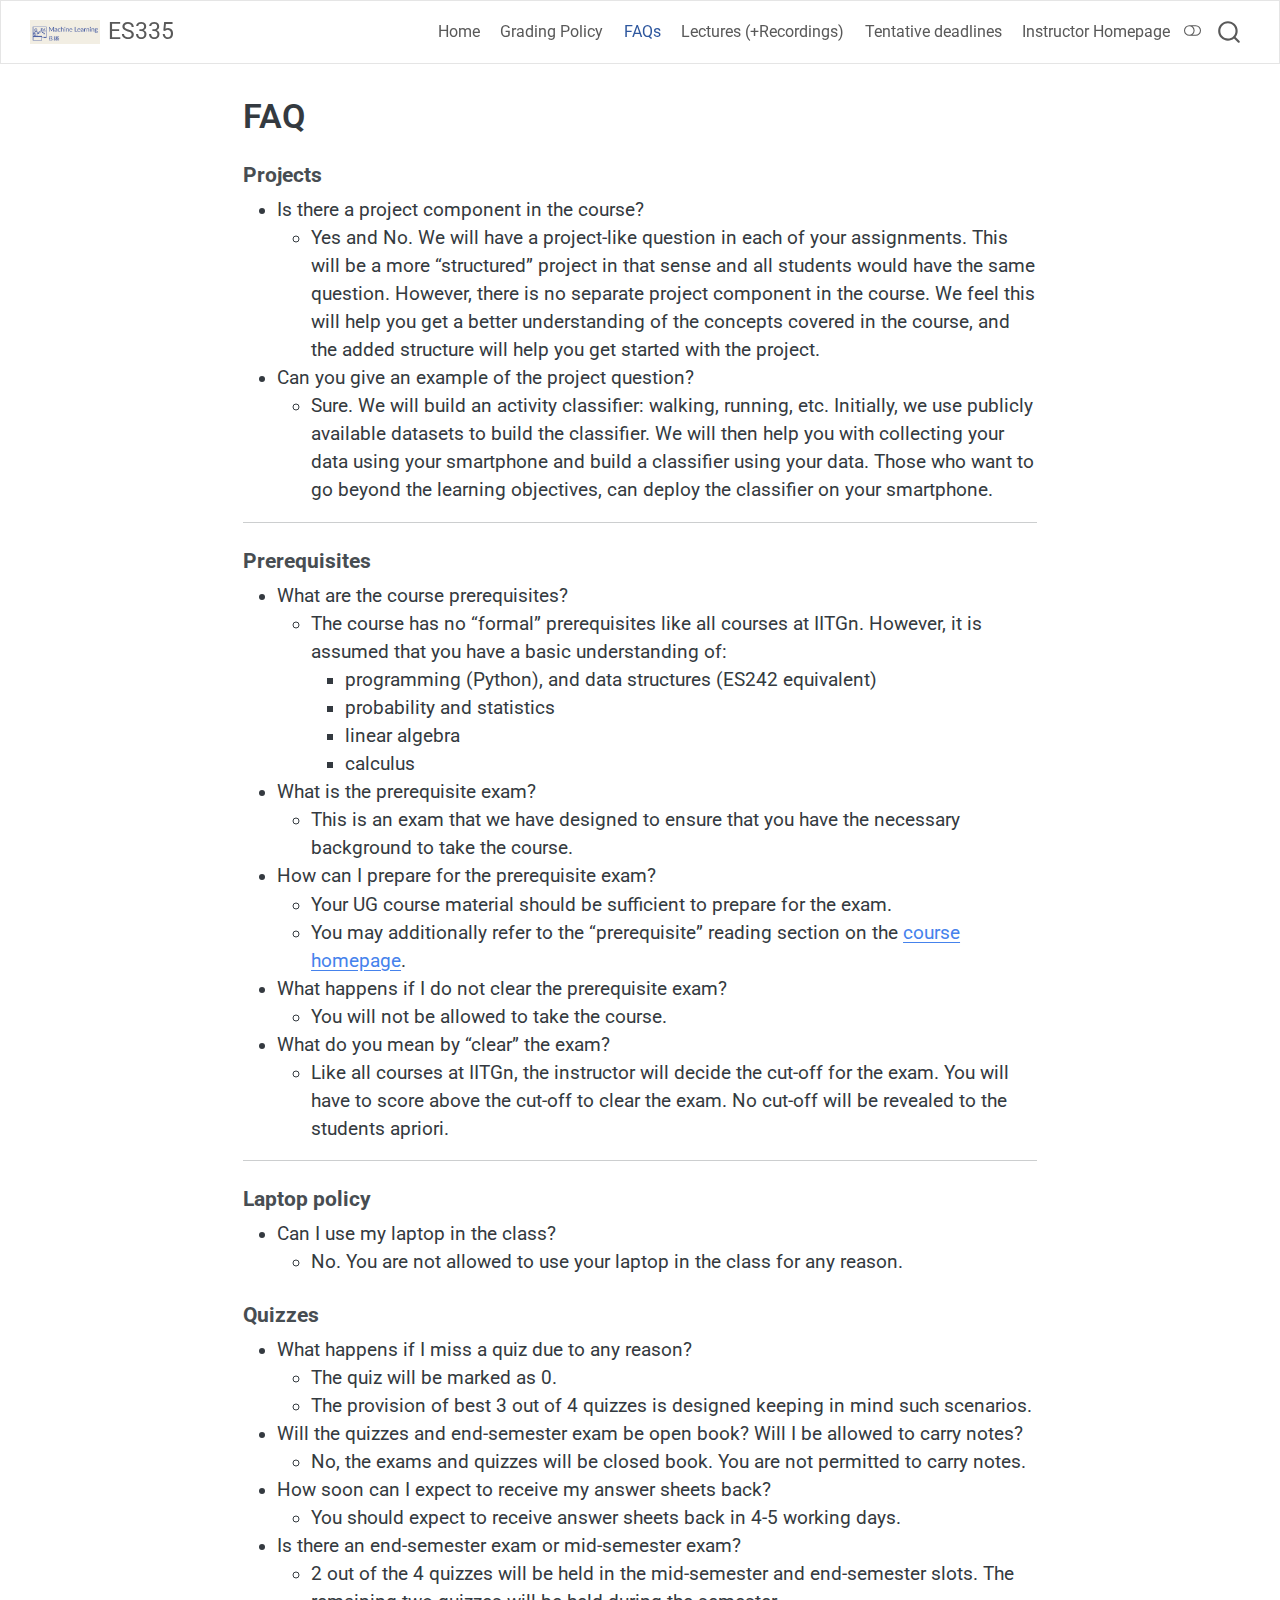
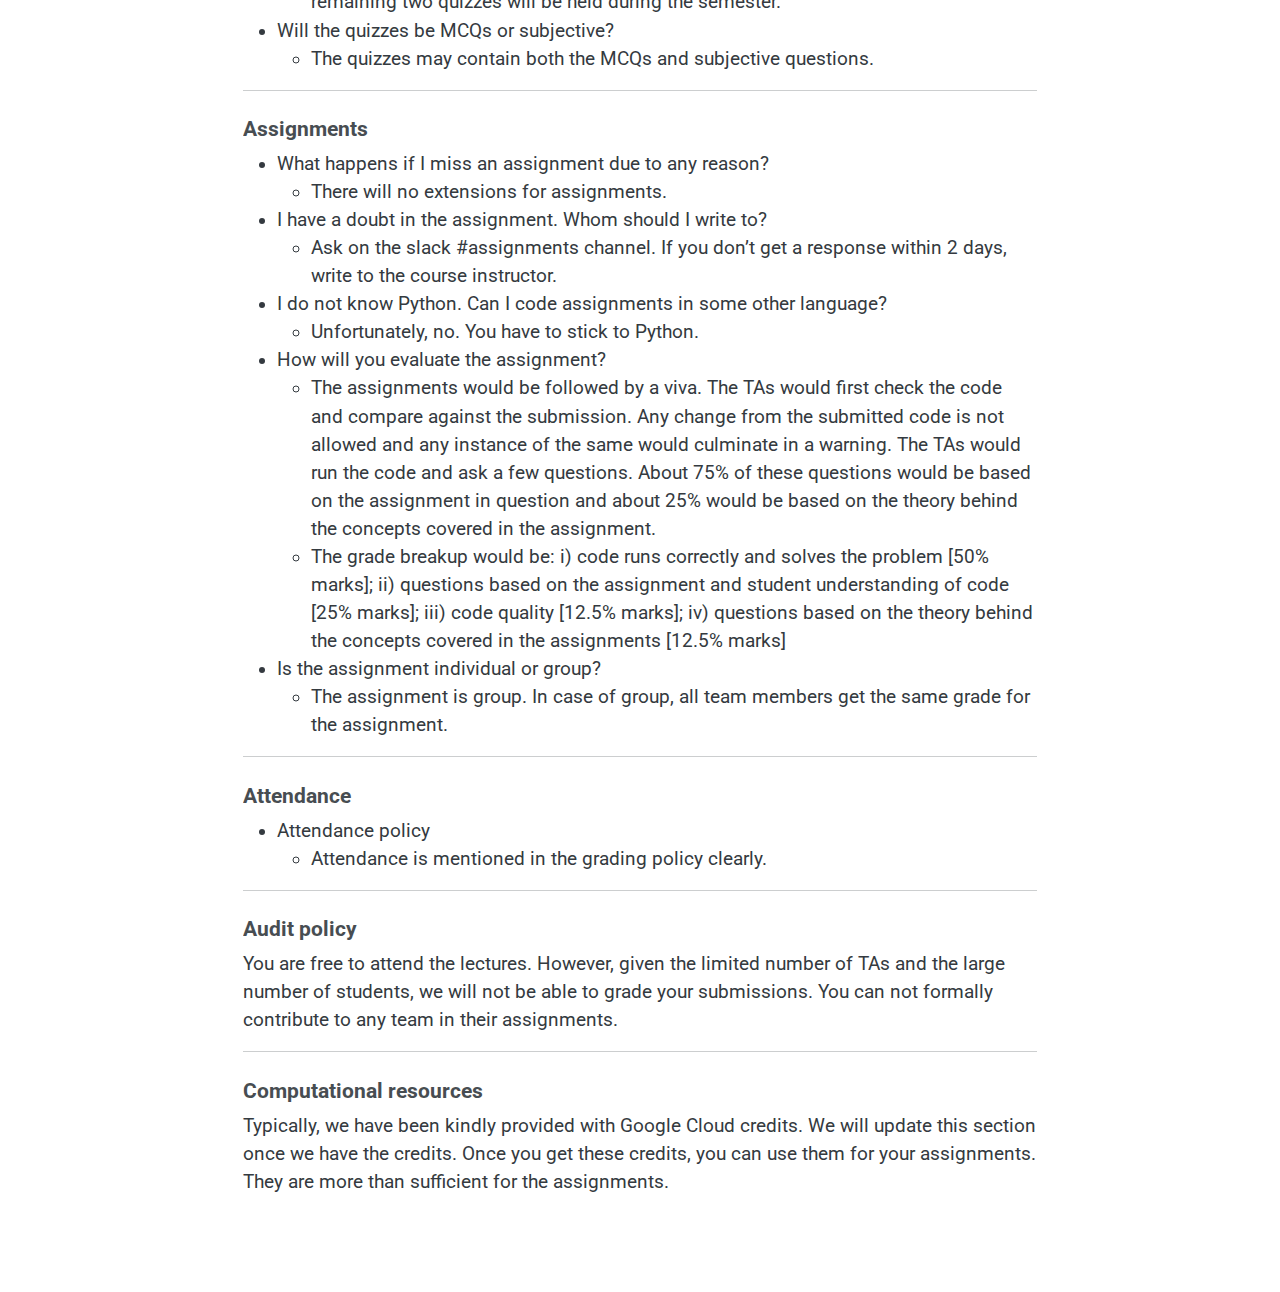
==== faq.html @ a8ed1375 "Initialize gh-pages" ====
<!DOCTYPE html>
<html xmlns="http://www.w3.org/1999/xhtml" lang="en" xml:lang="en"><head>

<meta charset="utf-8">
<meta name="generator" content="quarto-1.4.553">

<meta name="viewport" content="width=device-width, initial-scale=1.0, user-scalable=yes">


<title>ES335 - FAQ</title>
<style>
code{white-space: pre-wrap;}
span.smallcaps{font-variant: small-caps;}
div.columns{display: flex; gap: min(4vw, 1.5em);}
div.column{flex: auto; overflow-x: auto;}
div.hanging-indent{margin-left: 1.5em; text-indent: -1.5em;}
ul.task-list{list-style: none;}
ul.task-list li input[type="checkbox"] {
  width: 0.8em;
  margin: 0 0.8em 0.2em -1em; /* quarto-specific, see https://github.com/quarto-dev/quarto-cli/issues/4556 */ 
  vertical-align: middle;
}
</style>


<script src="site_libs/quarto-nav/quarto-nav.js"></script>
<script src="site_libs/quarto-nav/headroom.min.js"></script>
<script src="site_libs/clipboard/clipboard.min.js"></script>
<script src="site_libs/quarto-search/autocomplete.umd.js"></script>
<script src="site_libs/quarto-search/fuse.min.js"></script>
<script src="site_libs/quarto-search/quarto-search.js"></script>
<meta name="quarto:offset" content="./">
<link href="./images/logo.jpeg" rel="icon" type="image/jpeg">
<script src="site_libs/quarto-html/quarto.js"></script>
<script src="site_libs/quarto-html/popper.min.js"></script>
<script src="site_libs/quarto-html/tippy.umd.min.js"></script>
<script src="site_libs/quarto-html/anchor.min.js"></script>
<link href="site_libs/quarto-html/tippy.css" rel="stylesheet">
<link href="site_libs/quarto-html/quarto-syntax-highlighting.css" rel="stylesheet" class="quarto-color-scheme" id="quarto-text-highlighting-styles">
<link href="site_libs/quarto-html/quarto-syntax-highlighting-dark.css" rel="prefetch" class="quarto-color-scheme quarto-color-alternate" id="quarto-text-highlighting-styles">
<script src="site_libs/bootstrap/bootstrap.min.js"></script>
<link href="site_libs/bootstrap/bootstrap-icons.css" rel="stylesheet">
<link href="site_libs/bootstrap/bootstrap.min.css" rel="stylesheet" class="quarto-color-scheme" id="quarto-bootstrap" data-mode="light">
<link href="site_libs/bootstrap/bootstrap-dark.min.css" rel="prefetch" class="quarto-color-scheme quarto-color-alternate" id="quarto-bootstrap" data-mode="dark">
<script id="quarto-search-options" type="application/json">{
  "location": "navbar",
  "copy-button": false,
  "collapse-after": 3,
  "panel-placement": "end",
  "type": "overlay",
  "limit": 50,
  "keyboard-shortcut": [
    "f",
    "/",
    "s"
  ],
  "show-item-context": false,
  "language": {
    "search-no-results-text": "No results",
    "search-matching-documents-text": "matching documents",
    "search-copy-link-title": "Copy link to search",
    "search-hide-matches-text": "Hide additional matches",
    "search-more-match-text": "more match in this document",
    "search-more-matches-text": "more matches in this document",
    "search-clear-button-title": "Clear",
    "search-text-placeholder": "",
    "search-detached-cancel-button-title": "Cancel",
    "search-submit-button-title": "Submit",
    "search-label": "Search"
  }
}</script>


</head>

<body class="nav-fixed fullcontent">

<div id="quarto-search-results"></div>
  <header id="quarto-header" class="headroom fixed-top">
    <nav class="navbar navbar-expand-lg " data-bs-theme="dark">
      <div class="navbar-container container-fluid">
      <div class="navbar-brand-container mx-auto">
    <a href="./index.html" class="navbar-brand navbar-brand-logo">
    <img src="./images/logo.jpeg" alt="" class="navbar-logo">
    </a>
    <a class="navbar-brand" href="./index.html">
    <span class="navbar-title">ES335</span>
    </a>
  </div>
            <div id="quarto-search" class="" title="Search"></div>
          <button class="navbar-toggler" type="button" data-bs-toggle="collapse" data-bs-target="#navbarCollapse" aria-controls="navbarCollapse" aria-expanded="false" aria-label="Toggle navigation" onclick="if (window.quartoToggleHeadroom) { window.quartoToggleHeadroom(); }">
  <span class="navbar-toggler-icon"></span>
</button>
          <div class="collapse navbar-collapse" id="navbarCollapse">
            <ul class="navbar-nav navbar-nav-scroll ms-auto">
  <li class="nav-item">
    <a class="nav-link" href="./index.html"> 
<span class="menu-text">Home</span></a>
  </li>  
  <li class="nav-item">
    <a class="nav-link" href="./grading.html"> 
<span class="menu-text">Grading Policy</span></a>
  </li>  
  <li class="nav-item">
    <a class="nav-link active" href="./faq.html" aria-current="page"> 
<span class="menu-text">FAQs</span></a>
  </li>  
  <li class="nav-item">
    <a class="nav-link" href="./schedule.html"> 
<span class="menu-text">Lectures (+Recordings)</span></a>
  </li>  
  <li class="nav-item">
    <a class="nav-link" href="./tentative.html"> 
<span class="menu-text">Tentative deadlines</span></a>
  </li>  
  <li class="nav-item">
    <a class="nav-link" href="https://nipunbatra.github.io"> 
<span class="menu-text">Instructor Homepage</span></a>
  </li>  
</ul>
          </div> <!-- /navcollapse -->
          <div class="quarto-navbar-tools">
  <a href="" class="quarto-color-scheme-toggle quarto-navigation-tool  px-1" onclick="window.quartoToggleColorScheme(); return false;" title="Toggle dark mode"><i class="bi"></i></a>
</div>
      </div> <!-- /container-fluid -->
    </nav>
</header>
<!-- content -->
<div id="quarto-content" class="quarto-container page-columns page-rows-contents page-layout-article page-navbar">
<!-- sidebar -->
<!-- margin-sidebar -->
    
<!-- main -->
<main class="content" id="quarto-document-content">

<header id="title-block-header" class="quarto-title-block default">
<div class="quarto-title">
<h1 class="title">FAQ</h1>
</div>



<div class="quarto-title-meta">

    
  
    
  </div>
  


</header>


<section id="projects" class="level4">
<h4 class="anchored" data-anchor-id="projects">Projects</h4>
<ul>
<li>Is there a project component in the course?
<ul>
<li>Yes and No.&nbsp;We will have a project-like question in each of your assignments. This will be a more “structured” project in that sense and all students would have the same question. However, there is no separate project component in the course. We feel this will help you get a better understanding of the concepts covered in the course, and the added structure will help you get started with the project.</li>
</ul></li>
<li>Can you give an example of the project question?
<ul>
<li>Sure. We will build an activity classifier: walking, running, etc. Initially, we use publicly available datasets to build the classifier. We will then help you with collecting your data using your smartphone and build a classifier using your data. Those who want to go beyond the learning objectives, can deploy the classifier on your smartphone.</li>
</ul></li>
</ul>
<hr>
</section>
<section id="prerequisites" class="level4">
<h4 class="anchored" data-anchor-id="prerequisites">Prerequisites</h4>
<ul>
<li>What are the course prerequisites?
<ul>
<li>The course has no “formal” prerequisites like all courses at IITGn. However, it is assumed that you have a basic understanding of:
<ul>
<li>programming (Python), and data structures (ES242 equivalent)</li>
<li>probability and statistics</li>
<li>linear algebra</li>
<li>calculus</li>
</ul></li>
</ul></li>
<li>What is the prerequisite exam?
<ul>
<li>This is an exam that we have designed to ensure that you have the necessary background to take the course.</li>
</ul></li>
<li>How can I prepare for the prerequisite exam?
<ul>
<li>Your UG course material should be sufficient to prepare for the exam.</li>
<li>You may additionally refer to the “prerequisite” reading section on the <a href="./index.html">course homepage</a>.</li>
</ul></li>
<li>What happens if I do not clear the prerequisite exam?
<ul>
<li>You will not be allowed to take the course.</li>
</ul></li>
<li>What do you mean by “clear” the exam?
<ul>
<li>Like all courses at IITGn, the instructor will decide the cut-off for the exam. You will have to score above the cut-off to clear the exam. No cut-off will be revealed to the students apriori.</li>
</ul></li>
</ul>
<hr>
</section>
<section id="laptop-policy" class="level4">
<h4 class="anchored" data-anchor-id="laptop-policy">Laptop policy</h4>
<ul>
<li>Can I use my laptop in the class?
<ul>
<li>No.&nbsp;You are not allowed to use your laptop in the class for any reason.</li>
</ul></li>
</ul>
</section>
<section id="quizzes" class="level4">
<h4 class="anchored" data-anchor-id="quizzes">Quizzes</h4>
<ul>
<li>What happens if I miss a quiz due to any reason?
<ul>
<li>The quiz will be marked as 0.</li>
<li>The provision of best 3 out of 4 quizzes is designed keeping in mind such scenarios.</li>
</ul></li>
<li>Will the quizzes and end-semester exam be open book? Will I be allowed to carry notes?
<ul>
<li>No, the exams and quizzes will be closed book. You are not permitted to carry notes.</li>
</ul></li>
<li>How soon can I expect to receive my answer sheets back?
<ul>
<li>You should expect to receive answer sheets back in 4-5 working days.</li>
</ul></li>
<li>Is there an end-semester exam or mid-semester exam?
<ul>
<li>2 out of the 4 quizzes will be held in the mid-semester and end-semester slots. The remaining two quizzes will be held during the semester.</li>
</ul></li>
<li>Will the quizzes be MCQs or subjective?
<ul>
<li>The quizzes may contain both the MCQs and subjective questions.</li>
</ul></li>
</ul>
<hr>
</section>
<section id="assignments" class="level4">
<h4 class="anchored" data-anchor-id="assignments">Assignments</h4>
<ul>
<li>What happens if I miss an assignment due to any reason?
<ul>
<li>There will no extensions for assignments.</li>
</ul></li>
<li>I have a doubt in the assignment. Whom should I write to?
<ul>
<li>Ask on the slack #assignments channel. If you don’t get a response within 2 days, write to the course instructor.</li>
</ul></li>
<li>I do not know Python. Can I code assignments in some other language?
<ul>
<li>Unfortunately, no. You have to stick to Python.</li>
</ul></li>
<li>How will you evaluate the assignment?
<ul>
<li>The assignments would be followed by a viva. The TAs would first check the code and compare against the submission. Any change from the submitted code is not allowed and any instance of the same would culminate in a warning. The TAs would run the code and ask a few questions. About 75% of these questions would be based on the assignment in question and about 25% would be based on the theory behind the concepts covered in the assignment.</li>
<li>The grade breakup would be: i) code runs correctly and solves the problem [50% marks]; ii) questions based on the assignment and student understanding of code [25% marks]; iii) code quality [12.5% marks]; iv) questions based on the theory behind the concepts covered in the assignments [12.5% marks]</li>
</ul></li>
<li>Is the assignment individual or group?
<ul>
<li>The assignment is group. In case of group, all team members get the same grade for the assignment.</li>
</ul></li>
</ul>
<hr>
</section>
<section id="attendance" class="level4">
<h4 class="anchored" data-anchor-id="attendance">Attendance</h4>
<ul>
<li>Attendance policy
<ul>
<li>Attendance is mentioned in the grading policy clearly.</li>
</ul></li>
</ul>
<hr>
</section>
<section id="audit-policy" class="level4">
<h4 class="anchored" data-anchor-id="audit-policy">Audit policy</h4>
<p>You are free to attend the lectures. However, given the limited number of TAs and the large number of students, we will not be able to grade your submissions. You can not formally contribute to any team in their assignments.</p>
<hr>
</section>
<section id="computational-resources" class="level4">
<h4 class="anchored" data-anchor-id="computational-resources">Computational resources</h4>
<p>Typically, we have been kindly provided with Google Cloud credits. We will update this section once we have the credits. Once you get these credits, you can use them for your assignments. They are more than sufficient for the assignments.</p>


</section>

</main> <!-- /main -->
<script id="quarto-html-after-body" type="application/javascript">
window.document.addEventListener("DOMContentLoaded", function (event) {
  const toggleBodyColorMode = (bsSheetEl) => {
    const mode = bsSheetEl.getAttribute("data-mode");
    const bodyEl = window.document.querySelector("body");
    if (mode === "dark") {
      bodyEl.classList.add("quarto-dark");
      bodyEl.classList.remove("quarto-light");
    } else {
      bodyEl.classList.add("quarto-light");
      bodyEl.classList.remove("quarto-dark");
    }
  }
  const toggleBodyColorPrimary = () => {
    const bsSheetEl = window.document.querySelector("link#quarto-bootstrap");
    if (bsSheetEl) {
      toggleBodyColorMode(bsSheetEl);
    }
  }
  toggleBodyColorPrimary();  
  const disableStylesheet = (stylesheets) => {
    for (let i=0; i < stylesheets.length; i++) {
      const stylesheet = stylesheets[i];
      stylesheet.rel = 'prefetch';
    }
  }
  const enableStylesheet = (stylesheets) => {
    for (let i=0; i < stylesheets.length; i++) {
      const stylesheet = stylesheets[i];
      stylesheet.rel = 'stylesheet';
    }
  }
  const manageTransitions = (selector, allowTransitions) => {
    const els = window.document.querySelectorAll(selector);
    for (let i=0; i < els.length; i++) {
      const el = els[i];
      if (allowTransitions) {
        el.classList.remove('notransition');
      } else {
        el.classList.add('notransition');
      }
    }
  }
  const toggleGiscusIfUsed = (isAlternate, darkModeDefault) => {
    const baseTheme = document.querySelector('#giscus-base-theme')?.value ?? 'light';
    const alternateTheme = document.querySelector('#giscus-alt-theme')?.value ?? 'dark';
    let newTheme = '';
    if(darkModeDefault) {
      newTheme = isAlternate ? baseTheme : alternateTheme;
    } else {
      newTheme = isAlternate ? alternateTheme : baseTheme;
    }
    const changeGiscusTheme = () => {
      // From: https://github.com/giscus/giscus/issues/336
      const sendMessage = (message) => {
        const iframe = document.querySelector('iframe.giscus-frame');
        if (!iframe) return;
        iframe.contentWindow.postMessage({ giscus: message }, 'https://giscus.app');
      }
      sendMessage({
        setConfig: {
          theme: newTheme
        }
      });
    }
    const isGiscussLoaded = window.document.querySelector('iframe.giscus-frame') !== null;
    if (isGiscussLoaded) {
      changeGiscusTheme();
    }
  }
  const toggleColorMode = (alternate) => {
    // Switch the stylesheets
    const alternateStylesheets = window.document.querySelectorAll('link.quarto-color-scheme.quarto-color-alternate');
    manageTransitions('#quarto-margin-sidebar .nav-link', false);
    if (alternate) {
      enableStylesheet(alternateStylesheets);
      for (const sheetNode of alternateStylesheets) {
        if (sheetNode.id === "quarto-bootstrap") {
          toggleBodyColorMode(sheetNode);
        }
      }
    } else {
      disableStylesheet(alternateStylesheets);
      toggleBodyColorPrimary();
    }
    manageTransitions('#quarto-margin-sidebar .nav-link', true);
    // Switch the toggles
    const toggles = window.document.querySelectorAll('.quarto-color-scheme-toggle');
    for (let i=0; i < toggles.length; i++) {
      const toggle = toggles[i];
      if (toggle) {
        if (alternate) {
          toggle.classList.add("alternate");     
        } else {
          toggle.classList.remove("alternate");
        }
      }
    }
    // Hack to workaround the fact that safari doesn't
    // properly recolor the scrollbar when toggling (#1455)
    if (navigator.userAgent.indexOf('Safari') > 0 && navigator.userAgent.indexOf('Chrome') == -1) {
      manageTransitions("body", false);
      window.scrollTo(0, 1);
      setTimeout(() => {
        window.scrollTo(0, 0);
        manageTransitions("body", true);
      }, 40);  
    }
  }
  const isFileUrl = () => { 
    return window.location.protocol === 'file:';
  }
  const hasAlternateSentinel = () => {  
    let styleSentinel = getColorSchemeSentinel();
    if (styleSentinel !== null) {
      return styleSentinel === "alternate";
    } else {
      return false;
    }
  }
  const setStyleSentinel = (alternate) => {
    const value = alternate ? "alternate" : "default";
    if (!isFileUrl()) {
      window.localStorage.setItem("quarto-color-scheme", value);
    } else {
      localAlternateSentinel = value;
    }
  }
  const getColorSchemeSentinel = () => {
    if (!isFileUrl()) {
      const storageValue = window.localStorage.getItem("quarto-color-scheme");
      return storageValue != null ? storageValue : localAlternateSentinel;
    } else {
      return localAlternateSentinel;
    }
  }
  const darkModeDefault = false;
  let localAlternateSentinel = darkModeDefault ? 'alternate' : 'default';
  // Dark / light mode switch
  window.quartoToggleColorScheme = () => {
    // Read the current dark / light value 
    let toAlternate = !hasAlternateSentinel();
    toggleColorMode(toAlternate);
    setStyleSentinel(toAlternate);
    toggleGiscusIfUsed(toAlternate, darkModeDefault);
  };
  // Ensure there is a toggle, if there isn't float one in the top right
  if (window.document.querySelector('.quarto-color-scheme-toggle') === null) {
    const a = window.document.createElement('a');
    a.classList.add('top-right');
    a.classList.add('quarto-color-scheme-toggle');
    a.href = "";
    a.onclick = function() { try { window.quartoToggleColorScheme(); } catch {} return false; };
    const i = window.document.createElement("i");
    i.classList.add('bi');
    a.appendChild(i);
    window.document.body.appendChild(a);
  }
  // Switch to dark mode if need be
  if (hasAlternateSentinel()) {
    toggleColorMode(true);
  } else {
    toggleColorMode(false);
  }
  const icon = "";
  const anchorJS = new window.AnchorJS();
  anchorJS.options = {
    placement: 'right',
    icon: icon
  };
  anchorJS.add('.anchored');
  const isCodeAnnotation = (el) => {
    for (const clz of el.classList) {
      if (clz.startsWith('code-annotation-')) {                     
        return true;
      }
    }
    return false;
  }
  const clipboard = new window.ClipboardJS('.code-copy-button', {
    text: function(trigger) {
      const codeEl = trigger.previousElementSibling.cloneNode(true);
      for (const childEl of codeEl.children) {
        if (isCodeAnnotation(childEl)) {
          childEl.remove();
        }
      }
      return codeEl.innerText;
    }
  });
  clipboard.on('success', function(e) {
    // button target
    const button = e.trigger;
    // don't keep focus
    button.blur();
    // flash "checked"
    button.classList.add('code-copy-button-checked');
    var currentTitle = button.getAttribute("title");
    button.setAttribute("title", "Copied!");
    let tooltip;
    if (window.bootstrap) {
      button.setAttribute("data-bs-toggle", "tooltip");
      button.setAttribute("data-bs-placement", "left");
      button.setAttribute("data-bs-title", "Copied!");
      tooltip = new bootstrap.Tooltip(button, 
        { trigger: "manual", 
          customClass: "code-copy-button-tooltip",
          offset: [0, -8]});
      tooltip.show();    
    }
    setTimeout(function() {
      if (tooltip) {
        tooltip.hide();
        button.removeAttribute("data-bs-title");
        button.removeAttribute("data-bs-toggle");
        button.removeAttribute("data-bs-placement");
      }
      button.setAttribute("title", currentTitle);
      button.classList.remove('code-copy-button-checked');
    }, 1000);
    // clear code selection
    e.clearSelection();
  });
    var localhostRegex = new RegExp(/^(?:http|https):\/\/localhost\:?[0-9]*\//);
    var mailtoRegex = new RegExp(/^mailto:/);
      var filterRegex = new RegExp("https:\/\/nipunbatra\.github\.io\/ml2024\/");
    var isInternal = (href) => {
        return filterRegex.test(href) || localhostRegex.test(href) || mailtoRegex.test(href);
    }
    // Inspect non-navigation links and adorn them if external
 	var links = window.document.querySelectorAll('a[href]:not(.nav-link):not(.navbar-brand):not(.toc-action):not(.sidebar-link):not(.sidebar-item-toggle):not(.pagination-link):not(.no-external):not([aria-hidden]):not(.dropdown-item):not(.quarto-navigation-tool)');
    for (var i=0; i<links.length; i++) {
      const link = links[i];
      if (!isInternal(link.href)) {
        // undo the damage that might have been done by quarto-nav.js in the case of
        // links that we want to consider external
        if (link.dataset.originalHref !== undefined) {
          link.href = link.dataset.originalHref;
        }
      }
    }
  function tippyHover(el, contentFn, onTriggerFn, onUntriggerFn) {
    const config = {
      allowHTML: true,
      maxWidth: 500,
      delay: 100,
      arrow: false,
      appendTo: function(el) {
          return el.parentElement;
      },
      interactive: true,
      interactiveBorder: 10,
      theme: 'quarto',
      placement: 'bottom-start',
    };
    if (contentFn) {
      config.content = contentFn;
    }
    if (onTriggerFn) {
      config.onTrigger = onTriggerFn;
    }
    if (onUntriggerFn) {
      config.onUntrigger = onUntriggerFn;
    }
    window.tippy(el, config); 
  }
  const noterefs = window.document.querySelectorAll('a[role="doc-noteref"]');
  for (var i=0; i<noterefs.length; i++) {
    const ref = noterefs[i];
    tippyHover(ref, function() {
      // use id or data attribute instead here
      let href = ref.getAttribute('data-footnote-href') || ref.getAttribute('href');
      try { href = new URL(href).hash; } catch {}
      const id = href.replace(/^#\/?/, "");
      const note = window.document.getElementById(id);
      if (note) {
        return note.innerHTML;
      } else {
        return "";
      }
    });
  }
  const xrefs = window.document.querySelectorAll('a.quarto-xref');
  const processXRef = (id, note) => {
    // Strip column container classes
    const stripColumnClz = (el) => {
      el.classList.remove("page-full", "page-columns");
      if (el.children) {
        for (const child of el.children) {
          stripColumnClz(child);
        }
      }
    }
    stripColumnClz(note)
    if (id === null || id.startsWith('sec-')) {
      // Special case sections, only their first couple elements
      const container = document.createElement("div");
      if (note.children && note.children.length > 2) {
        container.appendChild(note.children[0].cloneNode(true));
        for (let i = 1; i < note.children.length; i++) {
          const child = note.children[i];
          if (child.tagName === "P" && child.innerText === "") {
            continue;
          } else {
            container.appendChild(child.cloneNode(true));
            break;
          }
        }
        if (window.Quarto?.typesetMath) {
          window.Quarto.typesetMath(container);
        }
        return container.innerHTML
      } else {
        if (window.Quarto?.typesetMath) {
          window.Quarto.typesetMath(note);
        }
        return note.innerHTML;
      }
    } else {
      // Remove any anchor links if they are present
      const anchorLink = note.querySelector('a.anchorjs-link');
      if (anchorLink) {
        anchorLink.remove();
      }
      if (window.Quarto?.typesetMath) {
        window.Quarto.typesetMath(note);
      }
      // TODO in 1.5, we should make sure this works without a callout special case
      if (note.classList.contains("callout")) {
        return note.outerHTML;
      } else {
        return note.innerHTML;
      }
    }
  }
  for (var i=0; i<xrefs.length; i++) {
    const xref = xrefs[i];
    tippyHover(xref, undefined, function(instance) {
      instance.disable();
      let url = xref.getAttribute('href');
      let hash = undefined; 
      if (url.startsWith('#')) {
        hash = url;
      } else {
        try { hash = new URL(url).hash; } catch {}
      }
      if (hash) {
        const id = hash.replace(/^#\/?/, "");
        const note = window.document.getElementById(id);
        if (note !== null) {
          try {
            const html = processXRef(id, note.cloneNode(true));
            instance.setContent(html);
          } finally {
            instance.enable();
            instance.show();
          }
        } else {
          // See if we can fetch this
          fetch(url.split('#')[0])
          .then(res => res.text())
          .then(html => {
            const parser = new DOMParser();
            const htmlDoc = parser.parseFromString(html, "text/html");
            const note = htmlDoc.getElementById(id);
            if (note !== null) {
              const html = processXRef(id, note);
              instance.setContent(html);
            } 
          }).finally(() => {
            instance.enable();
            instance.show();
          });
        }
      } else {
        // See if we can fetch a full url (with no hash to target)
        // This is a special case and we should probably do some content thinning / targeting
        fetch(url)
        .then(res => res.text())
        .then(html => {
          const parser = new DOMParser();
          const htmlDoc = parser.parseFromString(html, "text/html");
          const note = htmlDoc.querySelector('main.content');
          if (note !== null) {
            // This should only happen for chapter cross references
            // (since there is no id in the URL)
            // remove the first header
            if (note.children.length > 0 && note.children[0].tagName === "HEADER") {
              note.children[0].remove();
            }
            const html = processXRef(null, note);
            instance.setContent(html);
          } 
        }).finally(() => {
          instance.enable();
          instance.show();
        });
      }
    }, function(instance) {
    });
  }
      let selectedAnnoteEl;
      const selectorForAnnotation = ( cell, annotation) => {
        let cellAttr = 'data-code-cell="' + cell + '"';
        let lineAttr = 'data-code-annotation="' +  annotation + '"';
        const selector = 'span[' + cellAttr + '][' + lineAttr + ']';
        return selector;
      }
      const selectCodeLines = (annoteEl) => {
        const doc = window.document;
        const targetCell = annoteEl.getAttribute("data-target-cell");
        const targetAnnotation = annoteEl.getAttribute("data-target-annotation");
        const annoteSpan = window.document.querySelector(selectorForAnnotation(targetCell, targetAnnotation));
        const lines = annoteSpan.getAttribute("data-code-lines").split(",");
        const lineIds = lines.map((line) => {
          return targetCell + "-" + line;
        })
        let top = null;
        let height = null;
        let parent = null;
        if (lineIds.length > 0) {
            //compute the position of the single el (top and bottom and make a div)
            const el = window.document.getElementById(lineIds[0]);
            top = el.offsetTop;
            height = el.offsetHeight;
            parent = el.parentElement.parentElement;
          if (lineIds.length > 1) {
            const lastEl = window.document.getElementById(lineIds[lineIds.length - 1]);
            const bottom = lastEl.offsetTop + lastEl.offsetHeight;
            height = bottom - top;
          }
          if (top !== null && height !== null && parent !== null) {
            // cook up a div (if necessary) and position it 
            let div = window.document.getElementById("code-annotation-line-highlight");
            if (div === null) {
              div = window.document.createElement("div");
              div.setAttribute("id", "code-annotation-line-highlight");
              div.style.position = 'absolute';
              parent.appendChild(div);
            }
            div.style.top = top - 2 + "px";
            div.style.height = height + 4 + "px";
            div.style.left = 0;
            let gutterDiv = window.document.getElementById("code-annotation-line-highlight-gutter");
            if (gutterDiv === null) {
              gutterDiv = window.document.createElement("div");
              gutterDiv.setAttribute("id", "code-annotation-line-highlight-gutter");
              gutterDiv.style.position = 'absolute';
              const codeCell = window.document.getElementById(targetCell);
              const gutter = codeCell.querySelector('.code-annotation-gutter');
              gutter.appendChild(gutterDiv);
            }
            gutterDiv.style.top = top - 2 + "px";
            gutterDiv.style.height = height + 4 + "px";
          }
          selectedAnnoteEl = annoteEl;
        }
      };
      const unselectCodeLines = () => {
        const elementsIds = ["code-annotation-line-highlight", "code-annotation-line-highlight-gutter"];
        elementsIds.forEach((elId) => {
          const div = window.document.getElementById(elId);
          if (div) {
            div.remove();
          }
        });
        selectedAnnoteEl = undefined;
      };
        // Handle positioning of the toggle
    window.addEventListener(
      "resize",
      throttle(() => {
        elRect = undefined;
        if (selectedAnnoteEl) {
          selectCodeLines(selectedAnnoteEl);
        }
      }, 10)
    );
    function throttle(fn, ms) {
    let throttle = false;
    let timer;
      return (...args) => {
        if(!throttle) { // first call gets through
            fn.apply(this, args);
            throttle = true;
        } else { // all the others get throttled
            if(timer) clearTimeout(timer); // cancel #2
            timer = setTimeout(() => {
              fn.apply(this, args);
              timer = throttle = false;
            }, ms);
        }
      };
    }
      // Attach click handler to the DT
      const annoteDls = window.document.querySelectorAll('dt[data-target-cell]');
      for (const annoteDlNode of annoteDls) {
        annoteDlNode.addEventListener('click', (event) => {
          const clickedEl = event.target;
          if (clickedEl !== selectedAnnoteEl) {
            unselectCodeLines();
            const activeEl = window.document.querySelector('dt[data-target-cell].code-annotation-active');
            if (activeEl) {
              activeEl.classList.remove('code-annotation-active');
            }
            selectCodeLines(clickedEl);
            clickedEl.classList.add('code-annotation-active');
          } else {
            // Unselect the line
            unselectCodeLines();
            clickedEl.classList.remove('code-annotation-active');
          }
        });
      }
  const findCites = (el) => {
    const parentEl = el.parentElement;
    if (parentEl) {
      const cites = parentEl.dataset.cites;
      if (cites) {
        return {
          el,
          cites: cites.split(' ')
        };
      } else {
        return findCites(el.parentElement)
      }
    } else {
      return undefined;
    }
  };
  var bibliorefs = window.document.querySelectorAll('a[role="doc-biblioref"]');
  for (var i=0; i<bibliorefs.length; i++) {
    const ref = bibliorefs[i];
    const citeInfo = findCites(ref);
    if (citeInfo) {
      tippyHover(citeInfo.el, function() {
        var popup = window.document.createElement('div');
        citeInfo.cites.forEach(function(cite) {
          var citeDiv = window.document.createElement('div');
          citeDiv.classList.add('hanging-indent');
          citeDiv.classList.add('csl-entry');
          var biblioDiv = window.document.getElementById('ref-' + cite);
          if (biblioDiv) {
            citeDiv.innerHTML = biblioDiv.innerHTML;
          }
          popup.appendChild(citeDiv);
        });
        return popup.innerHTML;
      });
    }
  }
});
</script>
</div> <!-- /content -->




</body></html>
---- site_libs/quarto-html/tippy.css ----
.tippy-box[data-animation=fade][data-state=hidden]{opacity:0}[data-tippy-root]{max-width:calc(100vw - 10px)}.tippy-box{position:relative;background-color:#333;color:#fff;border-radius:4px;font-size:14px;line-height:1.4;white-space:normal;outline:0;transition-property:transform,visibility,opacity}.tippy-box[data-placement^=top]>.tippy-arrow{bottom:0}.tippy-box[data-placement^=top]>.tippy-arrow:before{bottom:-7px;left:0;border-width:8px 8px 0;border-top-color:initial;transform-origin:center top}.tippy-box[data-placement^=bottom]>.tippy-arrow{top:0}.tippy-box[data-placement^=bottom]>.tippy-arrow:before{top:-7px;left:0;border-width:0 8px 8px;border-bottom-color:initial;transform-origin:center bottom}.tippy-box[data-placement^=left]>.tippy-arrow{right:0}.tippy-box[data-placement^=left]>.tippy-arrow:before{border-width:8px 0 8px 8px;border-left-color:initial;right:-7px;transform-origin:center left}.tippy-box[data-placement^=right]>.tippy-arrow{left:0}.tippy-box[data-placement^=right]>.tippy-arrow:before{left:-7px;border-width:8px 8px 8px 0;border-right-color:initial;transform-origin:center right}.tippy-box[data-inertia][data-state=visible]{transition-timing-function:cubic-bezier(.54,1.5,.38,1.11)}.tippy-arrow{width:16px;height:16px;color:#333}.tippy-arrow:before{content:"";position:absolute;border-color:transparent;border-style:solid}.tippy-content{position:relative;padding:5px 9px;z-index:1}
---- site_libs/quarto-html/quarto-syntax-highlighting.css ----
/* quarto syntax highlight colors */
:root {
  --quarto-hl-ot-color: #ffa07a;
  --quarto-hl-at-color: #ffd700;
  --quarto-hl-ss-color: #abe338;
  --quarto-hl-an-color: #d4d0ab;
  --quarto-hl-fu-color: #ffd700;
  --quarto-hl-st-color: #abe338;
  --quarto-hl-cf-color: #ffa07a;
  --quarto-hl-op-color: #00e0e0;
  --quarto-hl-er-color: #dcc6e0;
  --quarto-hl-bn-color: #dcc6e0;
  --quarto-hl-al-color: #dcc6e0;
  --quarto-hl-va-color: #f5ab35;
  --quarto-hl-bu-color: #f5ab35;
  --quarto-hl-ex-color: #ffd700;
  --quarto-hl-pp-color: #dcc6e0;
  --quarto-hl-in-color: #d4d0ab;
  --quarto-hl-vs-color: #abe338;
  --quarto-hl-wa-color: #d4d0ab;
  --quarto-hl-do-color: #d4d0ab;
  --quarto-hl-im-color: #f8f8f2;
  --quarto-hl-ch-color: #abe338;
  --quarto-hl-dt-color: #dcc6e0;
  --quarto-hl-fl-color: #f5ab35;
  --quarto-hl-co-color: #d4d0ab;
  --quarto-hl-cv-color: #d4d0ab;
  --quarto-hl-cn-color: #ffa07a;
  --quarto-hl-sc-color: #00e0e0;
  --quarto-hl-dv-color: #dcc6e0;
  --quarto-hl-kw-color: #ffa07a;
}

/* other quarto variables */
:root {
  --quarto-font-monospace: SFMono-Regular, Menlo, Monaco, Consolas, "Liberation Mono", "Courier New", monospace;
}

pre > code.sourceCode > span {
  color: #f8f8f2;
}

code span {
  color: #f8f8f2;
}

code.sourceCode > span {
  color: #f8f8f2;
}

div.sourceCode,
div.sourceCode pre.sourceCode {
  color: #f8f8f2;
}

code span.ot {
  color: #ffa07a;
  font-style: inherit;
}

code span.at {
  color: #ffd700;
  font-style: inherit;
}

code span.ss {
  color: #abe338;
  font-style: inherit;
}

code span.an {
  color: #d4d0ab;
  font-style: inherit;
}

code span.fu {
  color: #ffd700;
  font-style: inherit;
}

code span.st {
  color: #abe338;
  font-style: inherit;
}

code span.cf {
  color: #ffa07a;
  font-style: inherit;
}

code span.op {
  color: #00e0e0;
  font-style: inherit;
}

code span.er {
  color: #dcc6e0;
  font-style: inherit;
}

code span.bn {
  color: #dcc6e0;
  font-style: inherit;
}

code span.al {
  color: #dcc6e0;
  font-style: inherit;
}

code span.va {
  color: #f5ab35;
  font-style: inherit;
}

code span.bu {
  color: #f5ab35;
  font-style: inherit;
}

code span.ex {
  color: #ffd700;
  font-style: inherit;
}

code span.pp {
  color: #dcc6e0;
  font-style: inherit;
}

code span.in {
  color: #d4d0ab;
  font-style: inherit;
}

code span.vs {
  color: #abe338;
  font-style: inherit;
}

code span.wa {
  color: #d4d0ab;
  font-style: italic;
}

code span.do {
  color: #d4d0ab;
  font-style: italic;
}

code span.im {
  color: #f8f8f2;
  font-style: inherit;
}

code span.ch {
  color: #abe338;
  font-style: inherit;
}

code span.dt {
  color: #dcc6e0;
  font-style: inherit;
}

code span.fl {
  color: #f5ab35;
  font-style: inherit;
}

code span.co {
  color: #d4d0ab;
  font-style: inherit;
}

code span.cv {
  color: #d4d0ab;
  font-style: italic;
}

code span.cn {
  color: #ffa07a;
  font-style: inherit;
}

code span.sc {
  color: #00e0e0;
  font-style: inherit;
}

code span.dv {
  color: #dcc6e0;
  font-style: inherit;
}

code span.kw {
  color: #ffa07a;
  font-style: inherit;
}

.prevent-inlining {
  content: "</";
}

/*# sourceMappingURL=debc5d5d77c3f9108843748ff7464032.css.map */
---- site_libs/quarto-html/quarto-syntax-highlighting-dark.css ----
/* quarto syntax highlight colors */
:root {
  --quarto-hl-ot-color: #ffa07a;
  --quarto-hl-at-color: #ffd700;
  --quarto-hl-ss-color: #abe338;
  --quarto-hl-an-color: #d4d0ab;
  --quarto-hl-fu-color: #ffd700;
  --quarto-hl-st-color: #abe338;
  --quarto-hl-cf-color: #ffa07a;
  --quarto-hl-op-color: #00e0e0;
  --quarto-hl-er-color: #dcc6e0;
  --quarto-hl-bn-color: #dcc6e0;
  --quarto-hl-al-color: #dcc6e0;
  --quarto-hl-va-color: #f5ab35;
  --quarto-hl-bu-color: #f5ab35;
  --quarto-hl-ex-color: #ffd700;
  --quarto-hl-pp-color: #dcc6e0;
  --quarto-hl-in-color: #d4d0ab;
  --quarto-hl-vs-color: #abe338;
  --quarto-hl-wa-color: #d4d0ab;
  --quarto-hl-do-color: #d4d0ab;
  --quarto-hl-im-color: #f8f8f2;
  --quarto-hl-ch-color: #abe338;
  --quarto-hl-dt-color: #dcc6e0;
  --quarto-hl-fl-color: #f5ab35;
  --quarto-hl-co-color: #d4d0ab;
  --quarto-hl-cv-color: #d4d0ab;
  --quarto-hl-cn-color: #ffa07a;
  --quarto-hl-sc-color: #00e0e0;
  --quarto-hl-dv-color: #dcc6e0;
  --quarto-hl-kw-color: #ffa07a;
}

/* other quarto variables */
:root {
  --quarto-font-monospace: SFMono-Regular, Menlo, Monaco, Consolas, "Liberation Mono", "Courier New", monospace;
}

pre > code.sourceCode > span {
  color: #f8f8f2;
}

code span {
  color: #f8f8f2;
}

code.sourceCode > span {
  color: #f8f8f2;
}

div.sourceCode,
div.sourceCode pre.sourceCode {
  color: #f8f8f2;
}

code span.ot {
  color: #ffa07a;
  font-style: inherit;
}

code span.at {
  color: #ffd700;
  font-style: inherit;
}

code span.ss {
  color: #abe338;
  font-style: inherit;
}

code span.an {
  color: #d4d0ab;
  font-style: inherit;
}

code span.fu {
  color: #ffd700;
  font-style: inherit;
}

code span.st {
  color: #abe338;
  font-style: inherit;
}

code span.cf {
  color: #ffa07a;
  font-style: inherit;
}

code span.op {
  color: #00e0e0;
  font-style: inherit;
}

code span.er {
  color: #dcc6e0;
  font-style: inherit;
}

code span.bn {
  color: #dcc6e0;
  font-style: inherit;
}

code span.al {
  color: #dcc6e0;
  font-style: inherit;
}

code span.va {
  color: #f5ab35;
  font-style: inherit;
}

code span.bu {
  color: #f5ab35;
  font-style: inherit;
}

code span.ex {
  color: #ffd700;
  font-style: inherit;
}

code span.pp {
  color: #dcc6e0;
  font-style: inherit;
}

code span.in {
  color: #d4d0ab;
  font-style: inherit;
}

code span.vs {
  color: #abe338;
  font-style: inherit;
}

code span.wa {
  color: #d4d0ab;
  font-style: italic;
}

code span.do {
  color: #d4d0ab;
  font-style: italic;
}

code span.im {
  color: #f8f8f2;
  font-style: inherit;
}

code span.ch {
  color: #abe338;
  font-style: inherit;
}

code span.dt {
  color: #dcc6e0;
  font-style: inherit;
}

code span.fl {
  color: #f5ab35;
  font-style: inherit;
}

code span.co {
  color: #d4d0ab;
  font-style: inherit;
}

code span.cv {
  color: #d4d0ab;
  font-style: italic;
}

code span.cn {
  color: #ffa07a;
  font-style: inherit;
}

code span.sc {
  color: #00e0e0;
  font-style: inherit;
}

code span.dv {
  color: #dcc6e0;
  font-style: inherit;
}

code span.kw {
  color: #ffa07a;
  font-style: inherit;
}

.prevent-inlining {
  content: "</";
}

/*# sourceMappingURL=935a306eefa94366c21e1a970dddb765.css.map */
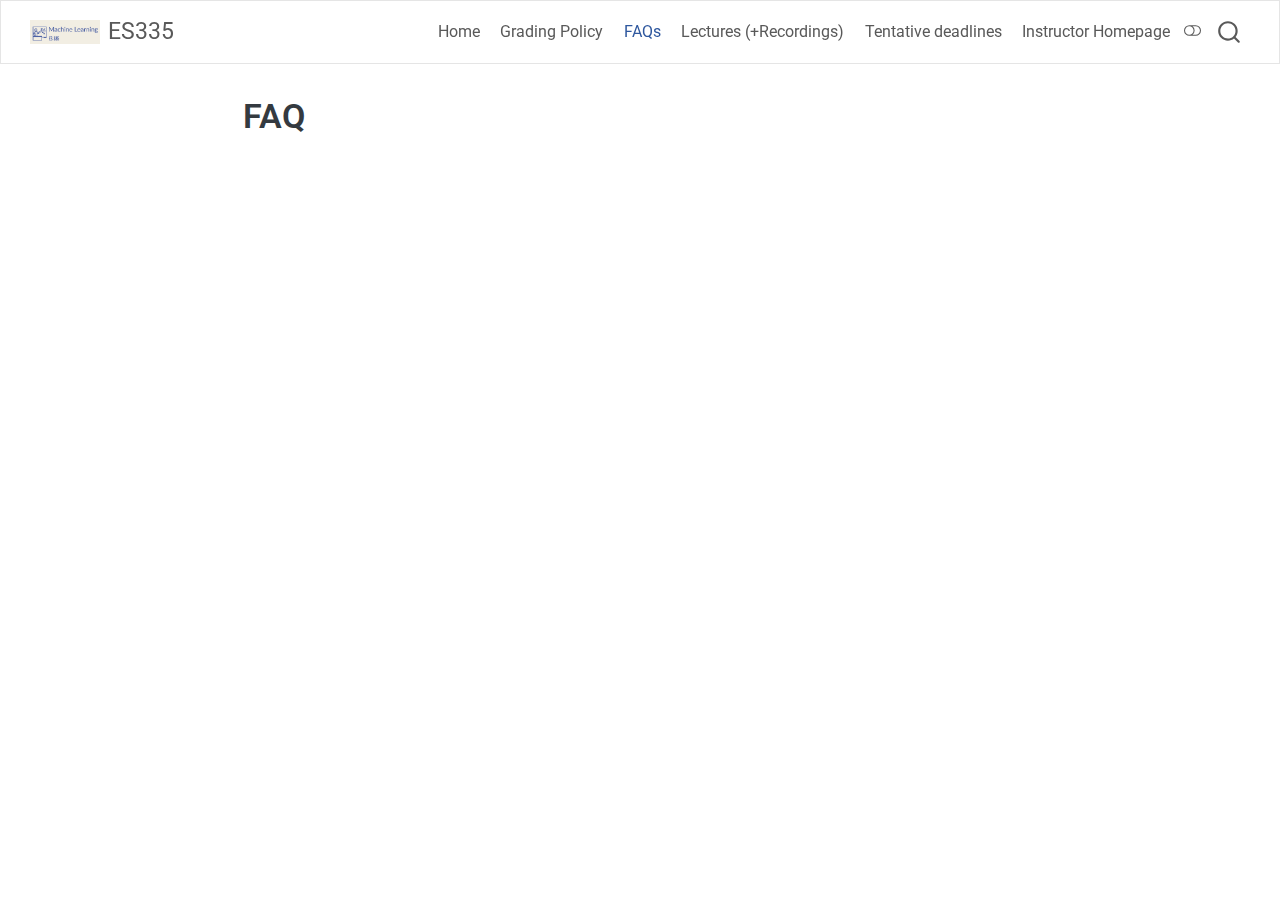
==== commit ff826c5f: "Built site for gh-pages" ====
--- a/faq.html
+++ b/faq.html
@@ -2,12 +2,12 @@
 <html xmlns="http://www.w3.org/1999/xhtml" lang="en" xml:lang="en"><head>
 
 <meta charset="utf-8">
-<meta name="generator" content="quarto-1.4.553">
+<meta name="generator" content="quarto-1.5.55">
 
 <meta name="viewport" content="width=device-width, initial-scale=1.0, user-scalable=yes">
 
 
-<title>ES335 - FAQ</title>
+<title>FAQ – ES335</title>
 <style>
 code{white-space: pre-wrap;}
 span.smallcaps{font-variant: small-caps;}
@@ -88,7 +88,7 @@
     </a>
   </div>
             <div id="quarto-search" class="" title="Search"></div>
-          <button class="navbar-toggler" type="button" data-bs-toggle="collapse" data-bs-target="#navbarCollapse" aria-controls="navbarCollapse" aria-expanded="false" aria-label="Toggle navigation" onclick="if (window.quartoToggleHeadroom) { window.quartoToggleHeadroom(); }">
+          <button class="navbar-toggler" type="button" data-bs-toggle="collapse" data-bs-target="#navbarCollapse" aria-controls="navbarCollapse" role="menu" aria-expanded="false" aria-label="Toggle navigation" onclick="if (window.quartoToggleHeadroom) { window.quartoToggleHeadroom(); }">
   <span class="navbar-toggler-icon"></span>
 </button>
           <div class="collapse navbar-collapse" id="navbarCollapse">
@@ -119,7 +119,7 @@
   </li>  
 </ul>
           </div> <!-- /navcollapse -->
-          <div class="quarto-navbar-tools">
+            <div class="quarto-navbar-tools">
   <a href="" class="quarto-color-scheme-toggle quarto-navigation-tool  px-1" onclick="window.quartoToggleColorScheme(); return false;" title="Toggle dark mode"><i class="bi"></i></a>
 </div>
       </div> <!-- /container-fluid -->
@@ -152,137 +152,96 @@
 </header>
 
 
-<section id="projects" class="level4">
-<h4 class="anchored" data-anchor-id="projects">Projects</h4>
-<ul>
-<li>Is there a project component in the course?
-<ul>
-<li>Yes and No.&nbsp;We will have a project-like question in each of your assignments. This will be a more “structured” project in that sense and all students would have the same question. However, there is no separate project component in the course. We feel this will help you get a better understanding of the concepts covered in the course, and the added structure will help you get started with the project.</li>
-</ul></li>
-<li>Can you give an example of the project question?
-<ul>
-<li>Sure. We will build an activity classifier: walking, running, etc. Initially, we use publicly available datasets to build the classifier. We will then help you with collecting your data using your smartphone and build a classifier using your data. Those who want to go beyond the learning objectives, can deploy the classifier on your smartphone.</li>
-</ul></li>
-</ul>
-<hr>
-</section>
-<section id="prerequisites" class="level4">
-<h4 class="anchored" data-anchor-id="prerequisites">Prerequisites</h4>
-<ul>
-<li>What are the course prerequisites?
-<ul>
-<li>The course has no “formal” prerequisites like all courses at IITGn. However, it is assumed that you have a basic understanding of:
-<ul>
-<li>programming (Python), and data structures (ES242 equivalent)</li>
-<li>probability and statistics</li>
-<li>linear algebra</li>
-<li>calculus</li>
-</ul></li>
-</ul></li>
-<li>What is the prerequisite exam?
-<ul>
-<li>This is an exam that we have designed to ensure that you have the necessary background to take the course.</li>
-</ul></li>
-<li>How can I prepare for the prerequisite exam?
-<ul>
-<li>Your UG course material should be sufficient to prepare for the exam.</li>
-<li>You may additionally refer to the “prerequisite” reading section on the <a href="./index.html">course homepage</a>.</li>
-</ul></li>
-<li>What happens if I do not clear the prerequisite exam?
-<ul>
-<li>You will not be allowed to take the course.</li>
-</ul></li>
-<li>What do you mean by “clear” the exam?
-<ul>
-<li>Like all courses at IITGn, the instructor will decide the cut-off for the exam. You will have to score above the cut-off to clear the exam. No cut-off will be revealed to the students apriori.</li>
-</ul></li>
-</ul>
-<hr>
-</section>
-<section id="laptop-policy" class="level4">
-<h4 class="anchored" data-anchor-id="laptop-policy">Laptop policy</h4>
-<ul>
-<li>Can I use my laptop in the class?
-<ul>
-<li>No.&nbsp;You are not allowed to use your laptop in the class for any reason.</li>
-</ul></li>
-</ul>
-</section>
-<section id="quizzes" class="level4">
-<h4 class="anchored" data-anchor-id="quizzes">Quizzes</h4>
-<ul>
-<li>What happens if I miss a quiz due to any reason?
-<ul>
-<li>The quiz will be marked as 0.</li>
-<li>The provision of best 3 out of 4 quizzes is designed keeping in mind such scenarios.</li>
-</ul></li>
-<li>Will the quizzes and end-semester exam be open book? Will I be allowed to carry notes?
-<ul>
-<li>No, the exams and quizzes will be closed book. You are not permitted to carry notes.</li>
-</ul></li>
-<li>How soon can I expect to receive my answer sheets back?
-<ul>
-<li>You should expect to receive answer sheets back in 4-5 working days.</li>
-</ul></li>
-<li>Is there an end-semester exam or mid-semester exam?
-<ul>
-<li>2 out of the 4 quizzes will be held in the mid-semester and end-semester slots. The remaining two quizzes will be held during the semester.</li>
-</ul></li>
-<li>Will the quizzes be MCQs or subjective?
-<ul>
-<li>The quizzes may contain both the MCQs and subjective questions.</li>
-</ul></li>
-</ul>
-<hr>
-</section>
-<section id="assignments" class="level4">
-<h4 class="anchored" data-anchor-id="assignments">Assignments</h4>
-<ul>
-<li>What happens if I miss an assignment due to any reason?
-<ul>
-<li>There will no extensions for assignments.</li>
-</ul></li>
-<li>I have a doubt in the assignment. Whom should I write to?
-<ul>
-<li>Ask on the slack #assignments channel. If you don’t get a response within 2 days, write to the course instructor.</li>
-</ul></li>
-<li>I do not know Python. Can I code assignments in some other language?
-<ul>
-<li>Unfortunately, no. You have to stick to Python.</li>
-</ul></li>
-<li>How will you evaluate the assignment?
-<ul>
-<li>The assignments would be followed by a viva. The TAs would first check the code and compare against the submission. Any change from the submitted code is not allowed and any instance of the same would culminate in a warning. The TAs would run the code and ask a few questions. About 75% of these questions would be based on the assignment in question and about 25% would be based on the theory behind the concepts covered in the assignment.</li>
-<li>The grade breakup would be: i) code runs correctly and solves the problem [50% marks]; ii) questions based on the assignment and student understanding of code [25% marks]; iii) code quality [12.5% marks]; iv) questions based on the theory behind the concepts covered in the assignments [12.5% marks]</li>
-</ul></li>
-<li>Is the assignment individual or group?
-<ul>
-<li>The assignment is group. In case of group, all team members get the same grade for the assignment.</li>
-</ul></li>
-</ul>
-<hr>
-</section>
-<section id="attendance" class="level4">
-<h4 class="anchored" data-anchor-id="attendance">Attendance</h4>
-<ul>
-<li>Attendance policy
-<ul>
-<li>Attendance is mentioned in the grading policy clearly.</li>
-</ul></li>
-</ul>
-<hr>
-</section>
-<section id="audit-policy" class="level4">
-<h4 class="anchored" data-anchor-id="audit-policy">Audit policy</h4>
-<p>You are free to attend the lectures. However, given the limited number of TAs and the large number of students, we will not be able to grade your submissions. You can not formally contribute to any team in their assignments.</p>
-<hr>
-</section>
-<section id="computational-resources" class="level4">
-<h4 class="anchored" data-anchor-id="computational-resources">Computational resources</h4>
-<p>Typically, we have been kindly provided with Google Cloud credits. We will update this section once we have the credits. Once you get these credits, you can use them for your assignments. They are more than sufficient for the assignments.</p>
-
-
-</section>
+<!-- 
+#### Projects
+
+- Is there a project component in the course?
+    - Yes and No. We will have a project-like question in each of your assignments. This will be a more "structured" project in that sense and all students would have the same question. However, there is no separate project component in the course. We feel this will help you get a better understanding of the concepts covered in the course, and the added structure will help you get started with the project.
+
+- Can you give an example of the project question?
+    - Sure. We will build an activity classifier: walking, running, etc. Initially, we use publicly available datasets to build the classifier. We will then help you with collecting your data using your smartphone and build a classifier using your data. Those who want to go beyond the learning objectives, can deploy the classifier on your smartphone.
+
+---
+
+#### Prerequisites
+
+- What are the course prerequisites?
+    - The course has no "formal" prerequisites like all courses at IITGn. However, it is assumed that you have a basic understanding of: 
+        - programming (Python), and data structures (ES242 equivalent)
+        - probability and statistics 
+        - linear algebra 
+        - calculus 
+- What is the prerequisite exam?
+    - This is an exam that we have designed to ensure that you have the necessary background to take the course.
+- How can I prepare for the prerequisite exam?
+    - Your UG course material should be sufficient to prepare for the exam.
+    - You may additionally refer to the "prerequisite" reading section on the [course homepage](./index.html).
+- What happens if I do not clear the prerequisite exam?
+    - You will not be allowed to take the course.
+- What do you mean by "clear" the exam?
+    - Like all courses at IITGn, the instructor will decide the cut-off for the exam. You will have to score above the cut-off to clear the exam. No cut-off will be revealed to the students apriori.
+
+---
+
+#### Laptop policy
+
+- Can I use my laptop in the class?
+    - No. You are not allowed to use your laptop in the class for any reason.
+
+#### Quizzes
+
+- What happens if I miss a quiz due to any reason?
+    - The quiz will be marked as 0.
+    - The provision of best 3 out of 4 quizzes is designed keeping in mind such scenarios.
+- Will the quizzes and end-semester exam be open book? Will I be allowed to carry notes?
+    - No, the exams and quizzes will be closed book. You are not permitted to carry notes.
+- How soon can I expect to receive my answer sheets back?
+    - You should expect to receive answer sheets back in 4-5 working days.
+- Is there an end-semester exam or mid-semester exam?
+    - 2 out of the 4 quizzes will be held in the mid-semester and end-semester slots. The remaining two quizzes will be held during the semester.
+- Will the quizzes be MCQs or subjective?
+    - The quizzes may contain both the MCQs and subjective questions.
+
+---
+
+#### Assignments
+- What happens if I miss an assignment due to any reason?
+    - There will no extensions for assignments.
+- I have a doubt in the assignment. Whom should I write to?
+    - Ask on the slack #assignments channel. If you don't get a response within 2 days, write to the course instructor.
+- I do not know Python. Can I code assignments in some other language?
+    - Unfortunately, no. You have to stick to Python.
+- How will you evaluate the assignment?
+    - The assignments would be followed by a viva. The TAs would first check the code and compare against the submission. Any change from the submitted code is not allowed and any instance of the same would culminate in a warning. The TAs would run the code and ask a few questions. About 75% of these questions would be based on the assignment in question and about 25% would be based on the theory behind the concepts covered in the assignment. 
+    - The grade breakup would be: i) code runs correctly and solves the problem [50% marks]; ii) questions based on the assignment and student understanding of code [25% marks]; iii) code quality [12.5% marks]; iv) questions based on the theory behind the concepts covered in the assignments [12.5% marks]
+- Is the assignment individual or group?
+    - The assignment is group. In case of group, all team members get the same grade for the assignment.
+
+---
+
+
+#### Attendance
+
+- Attendance policy
+    - Attendance is mentioned in the grading policy clearly.  
+
+---
+
+#### Audit policy
+
+You are free to attend the lectures. However, given the limited number of TAs and the large number of students, we will not be able to grade your submissions. You can not formally contribute to any team in their assignments. 
+
+---
+
+#### Computational resources
+
+Typically, we have been kindly provided with Google Cloud credits. We will update this section once we have the credits. Once you get these credits, you can use them for your assignments. They are more than sufficient for the assignments. 
+
+
+
+ -->
+
+
 
 </main> <!-- /main -->
 <script id="quarto-html-after-body" type="application/javascript">
@@ -464,18 +423,7 @@
     }
     return false;
   }
-  const clipboard = new window.ClipboardJS('.code-copy-button', {
-    text: function(trigger) {
-      const codeEl = trigger.previousElementSibling.cloneNode(true);
-      for (const childEl of codeEl.children) {
-        if (isCodeAnnotation(childEl)) {
-          childEl.remove();
-        }
-      }
-      return codeEl.innerText;
-    }
-  });
-  clipboard.on('success', function(e) {
+  const onCopySuccess = function(e) {
     // button target
     const button = e.trigger;
     // don't keep focus
@@ -507,15 +455,37 @@
     }, 1000);
     // clear code selection
     e.clearSelection();
+  }
+  const getTextToCopy = function(trigger) {
+      const codeEl = trigger.previousElementSibling.cloneNode(true);
+      for (const childEl of codeEl.children) {
+        if (isCodeAnnotation(childEl)) {
+          childEl.remove();
+        }
+      }
+      return codeEl.innerText;
+  }
+  const clipboard = new window.ClipboardJS('.code-copy-button:not([data-in-quarto-modal])', {
+    text: getTextToCopy
   });
+  clipboard.on('success', onCopySuccess);
+  if (window.document.getElementById('quarto-embedded-source-code-modal')) {
+    // For code content inside modals, clipBoardJS needs to be initialized with a container option
+    // TODO: Check when it could be a function (https://github.com/zenorocha/clipboard.js/issues/860)
+    const clipboardModal = new window.ClipboardJS('.code-copy-button[data-in-quarto-modal]', {
+      text: getTextToCopy,
+      container: window.document.getElementById('quarto-embedded-source-code-modal')
+    });
+    clipboardModal.on('success', onCopySuccess);
+  }
     var localhostRegex = new RegExp(/^(?:http|https):\/\/localhost\:?[0-9]*\//);
     var mailtoRegex = new RegExp(/^mailto:/);
-      var filterRegex = new RegExp("https:\/\/nipunbatra\.github\.io\/ml2024\/");
+      var filterRegex = new RegExp("https:\/\/nipunbatra\.github\.io\/ml2024-fall\/");
     var isInternal = (href) => {
         return filterRegex.test(href) || localhostRegex.test(href) || mailtoRegex.test(href);
     }
     // Inspect non-navigation links and adorn them if external
- 	var links = window.document.querySelectorAll('a[href]:not(.nav-link):not(.navbar-brand):not(.toc-action):not(.sidebar-link):not(.sidebar-item-toggle):not(.pagination-link):not(.no-external):not([aria-hidden]):not(.dropdown-item):not(.quarto-navigation-tool)');
+ 	var links = window.document.querySelectorAll('a[href]:not(.nav-link):not(.navbar-brand):not(.toc-action):not(.sidebar-link):not(.sidebar-item-toggle):not(.pagination-link):not(.no-external):not([aria-hidden]):not(.dropdown-item):not(.quarto-navigation-tool):not(.about-link)');
     for (var i=0; i<links.length; i++) {
       const link = links[i];
       if (!isInternal(link.href)) {
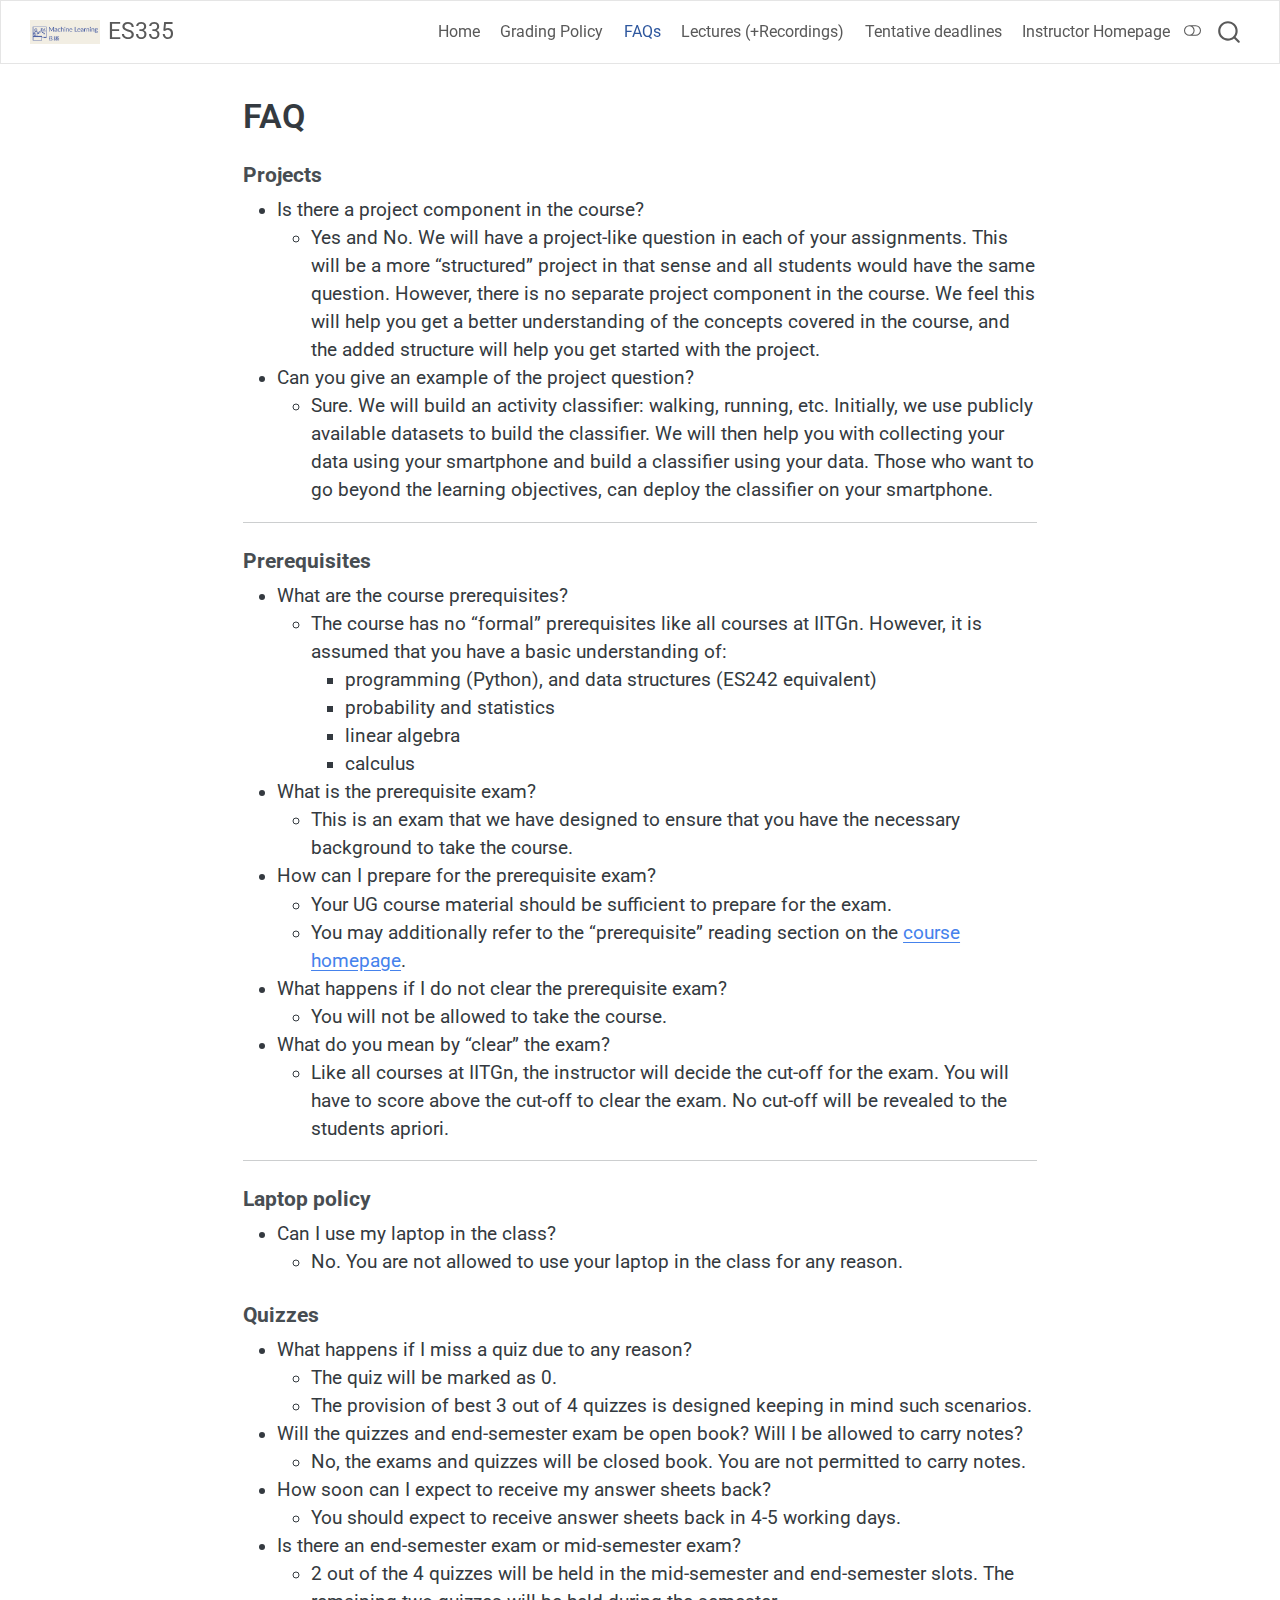
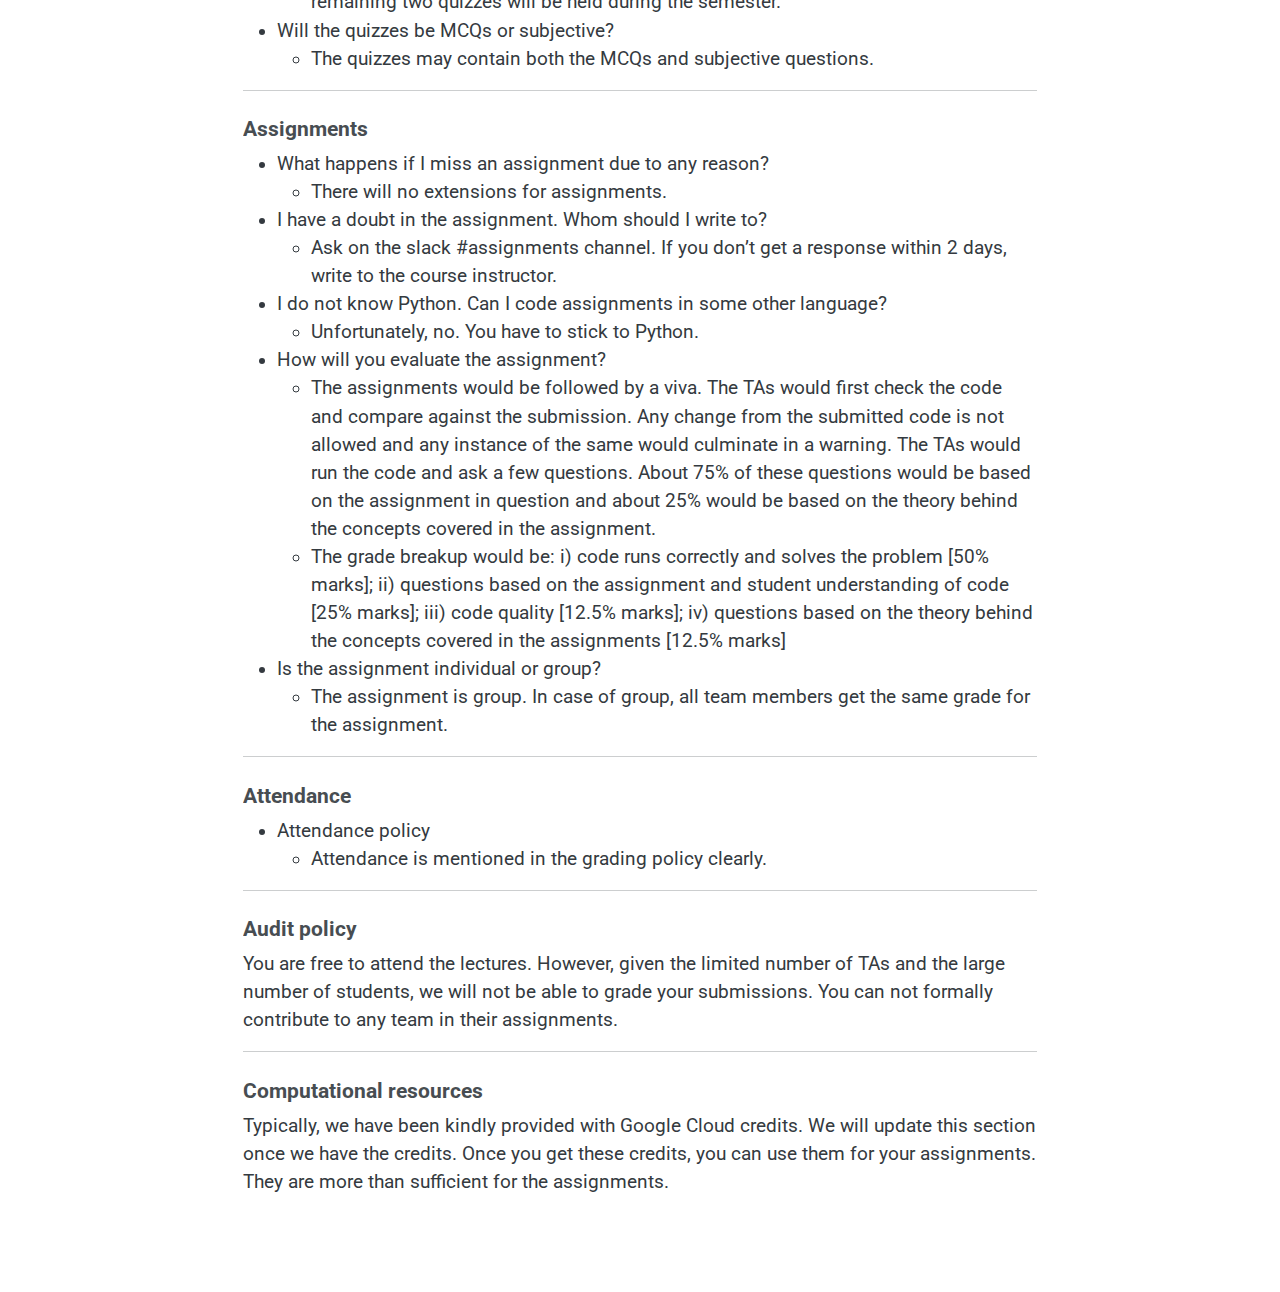
==== commit fbb225fa: "Built site for gh-pages" ====
--- a/faq.html
+++ b/faq.html
@@ -2,7 +2,7 @@
 <html xmlns="http://www.w3.org/1999/xhtml" lang="en" xml:lang="en"><head>
 
 <meta charset="utf-8">
-<meta name="generator" content="quarto-1.5.55">
+<meta name="generator" content="quarto-1.5.56">
 
 <meta name="viewport" content="width=device-width, initial-scale=1.0, user-scalable=yes">
 
@@ -152,96 +152,137 @@
 </header>
 
 
-<!-- 
-#### Projects
-
-- Is there a project component in the course?
-    - Yes and No. We will have a project-like question in each of your assignments. This will be a more "structured" project in that sense and all students would have the same question. However, there is no separate project component in the course. We feel this will help you get a better understanding of the concepts covered in the course, and the added structure will help you get started with the project.
-
-- Can you give an example of the project question?
-    - Sure. We will build an activity classifier: walking, running, etc. Initially, we use publicly available datasets to build the classifier. We will then help you with collecting your data using your smartphone and build a classifier using your data. Those who want to go beyond the learning objectives, can deploy the classifier on your smartphone.
-
----
-
-#### Prerequisites
-
-- What are the course prerequisites?
-    - The course has no "formal" prerequisites like all courses at IITGn. However, it is assumed that you have a basic understanding of: 
-        - programming (Python), and data structures (ES242 equivalent)
-        - probability and statistics 
-        - linear algebra 
-        - calculus 
-- What is the prerequisite exam?
-    - This is an exam that we have designed to ensure that you have the necessary background to take the course.
-- How can I prepare for the prerequisite exam?
-    - Your UG course material should be sufficient to prepare for the exam.
-    - You may additionally refer to the "prerequisite" reading section on the [course homepage](./index.html).
-- What happens if I do not clear the prerequisite exam?
-    - You will not be allowed to take the course.
-- What do you mean by "clear" the exam?
-    - Like all courses at IITGn, the instructor will decide the cut-off for the exam. You will have to score above the cut-off to clear the exam. No cut-off will be revealed to the students apriori.
-
----
-
-#### Laptop policy
-
-- Can I use my laptop in the class?
-    - No. You are not allowed to use your laptop in the class for any reason.
-
-#### Quizzes
-
-- What happens if I miss a quiz due to any reason?
-    - The quiz will be marked as 0.
-    - The provision of best 3 out of 4 quizzes is designed keeping in mind such scenarios.
-- Will the quizzes and end-semester exam be open book? Will I be allowed to carry notes?
-    - No, the exams and quizzes will be closed book. You are not permitted to carry notes.
-- How soon can I expect to receive my answer sheets back?
-    - You should expect to receive answer sheets back in 4-5 working days.
-- Is there an end-semester exam or mid-semester exam?
-    - 2 out of the 4 quizzes will be held in the mid-semester and end-semester slots. The remaining two quizzes will be held during the semester.
-- Will the quizzes be MCQs or subjective?
-    - The quizzes may contain both the MCQs and subjective questions.
-
----
-
-#### Assignments
-- What happens if I miss an assignment due to any reason?
-    - There will no extensions for assignments.
-- I have a doubt in the assignment. Whom should I write to?
-    - Ask on the slack #assignments channel. If you don't get a response within 2 days, write to the course instructor.
-- I do not know Python. Can I code assignments in some other language?
-    - Unfortunately, no. You have to stick to Python.
-- How will you evaluate the assignment?
-    - The assignments would be followed by a viva. The TAs would first check the code and compare against the submission. Any change from the submitted code is not allowed and any instance of the same would culminate in a warning. The TAs would run the code and ask a few questions. About 75% of these questions would be based on the assignment in question and about 25% would be based on the theory behind the concepts covered in the assignment. 
-    - The grade breakup would be: i) code runs correctly and solves the problem [50% marks]; ii) questions based on the assignment and student understanding of code [25% marks]; iii) code quality [12.5% marks]; iv) questions based on the theory behind the concepts covered in the assignments [12.5% marks]
-- Is the assignment individual or group?
-    - The assignment is group. In case of group, all team members get the same grade for the assignment.
-
----
-
-
-#### Attendance
-
-- Attendance policy
-    - Attendance is mentioned in the grading policy clearly.  
-
----
-
-#### Audit policy
-
-You are free to attend the lectures. However, given the limited number of TAs and the large number of students, we will not be able to grade your submissions. You can not formally contribute to any team in their assignments. 
-
----
-
-#### Computational resources
-
-Typically, we have been kindly provided with Google Cloud credits. We will update this section once we have the credits. Once you get these credits, you can use them for your assignments. They are more than sufficient for the assignments. 
-
-
-
- -->
-
-
+<section id="projects" class="level4">
+<h4 class="anchored" data-anchor-id="projects">Projects</h4>
+<ul>
+<li>Is there a project component in the course?
+<ul>
+<li>Yes and No.&nbsp;We will have a project-like question in each of your assignments. This will be a more “structured” project in that sense and all students would have the same question. However, there is no separate project component in the course. We feel this will help you get a better understanding of the concepts covered in the course, and the added structure will help you get started with the project.</li>
+</ul></li>
+<li>Can you give an example of the project question?
+<ul>
+<li>Sure. We will build an activity classifier: walking, running, etc. Initially, we use publicly available datasets to build the classifier. We will then help you with collecting your data using your smartphone and build a classifier using your data. Those who want to go beyond the learning objectives, can deploy the classifier on your smartphone.</li>
+</ul></li>
+</ul>
+<hr>
+</section>
+<section id="prerequisites" class="level4">
+<h4 class="anchored" data-anchor-id="prerequisites">Prerequisites</h4>
+<ul>
+<li>What are the course prerequisites?
+<ul>
+<li>The course has no “formal” prerequisites like all courses at IITGn. However, it is assumed that you have a basic understanding of:
+<ul>
+<li>programming (Python), and data structures (ES242 equivalent)</li>
+<li>probability and statistics</li>
+<li>linear algebra</li>
+<li>calculus</li>
+</ul></li>
+</ul></li>
+<li>What is the prerequisite exam?
+<ul>
+<li>This is an exam that we have designed to ensure that you have the necessary background to take the course.</li>
+</ul></li>
+<li>How can I prepare for the prerequisite exam?
+<ul>
+<li>Your UG course material should be sufficient to prepare for the exam.</li>
+<li>You may additionally refer to the “prerequisite” reading section on the <a href="./index.html">course homepage</a>.</li>
+</ul></li>
+<li>What happens if I do not clear the prerequisite exam?
+<ul>
+<li>You will not be allowed to take the course.</li>
+</ul></li>
+<li>What do you mean by “clear” the exam?
+<ul>
+<li>Like all courses at IITGn, the instructor will decide the cut-off for the exam. You will have to score above the cut-off to clear the exam. No cut-off will be revealed to the students apriori.</li>
+</ul></li>
+</ul>
+<hr>
+</section>
+<section id="laptop-policy" class="level4">
+<h4 class="anchored" data-anchor-id="laptop-policy">Laptop policy</h4>
+<ul>
+<li>Can I use my laptop in the class?
+<ul>
+<li>No.&nbsp;You are not allowed to use your laptop in the class for any reason.</li>
+</ul></li>
+</ul>
+</section>
+<section id="quizzes" class="level4">
+<h4 class="anchored" data-anchor-id="quizzes">Quizzes</h4>
+<ul>
+<li>What happens if I miss a quiz due to any reason?
+<ul>
+<li>The quiz will be marked as 0.</li>
+<li>The provision of best 3 out of 4 quizzes is designed keeping in mind such scenarios.</li>
+</ul></li>
+<li>Will the quizzes and end-semester exam be open book? Will I be allowed to carry notes?
+<ul>
+<li>No, the exams and quizzes will be closed book. You are not permitted to carry notes.</li>
+</ul></li>
+<li>How soon can I expect to receive my answer sheets back?
+<ul>
+<li>You should expect to receive answer sheets back in 4-5 working days.</li>
+</ul></li>
+<li>Is there an end-semester exam or mid-semester exam?
+<ul>
+<li>2 out of the 4 quizzes will be held in the mid-semester and end-semester slots. The remaining two quizzes will be held during the semester.</li>
+</ul></li>
+<li>Will the quizzes be MCQs or subjective?
+<ul>
+<li>The quizzes may contain both the MCQs and subjective questions.</li>
+</ul></li>
+</ul>
+<hr>
+</section>
+<section id="assignments" class="level4">
+<h4 class="anchored" data-anchor-id="assignments">Assignments</h4>
+<ul>
+<li>What happens if I miss an assignment due to any reason?
+<ul>
+<li>There will no extensions for assignments.</li>
+</ul></li>
+<li>I have a doubt in the assignment. Whom should I write to?
+<ul>
+<li>Ask on the slack #assignments channel. If you don’t get a response within 2 days, write to the course instructor.</li>
+</ul></li>
+<li>I do not know Python. Can I code assignments in some other language?
+<ul>
+<li>Unfortunately, no. You have to stick to Python.</li>
+</ul></li>
+<li>How will you evaluate the assignment?
+<ul>
+<li>The assignments would be followed by a viva. The TAs would first check the code and compare against the submission. Any change from the submitted code is not allowed and any instance of the same would culminate in a warning. The TAs would run the code and ask a few questions. About 75% of these questions would be based on the assignment in question and about 25% would be based on the theory behind the concepts covered in the assignment.</li>
+<li>The grade breakup would be: i) code runs correctly and solves the problem [50% marks]; ii) questions based on the assignment and student understanding of code [25% marks]; iii) code quality [12.5% marks]; iv) questions based on the theory behind the concepts covered in the assignments [12.5% marks]</li>
+</ul></li>
+<li>Is the assignment individual or group?
+<ul>
+<li>The assignment is group. In case of group, all team members get the same grade for the assignment.</li>
+</ul></li>
+</ul>
+<hr>
+</section>
+<section id="attendance" class="level4">
+<h4 class="anchored" data-anchor-id="attendance">Attendance</h4>
+<ul>
+<li>Attendance policy
+<ul>
+<li>Attendance is mentioned in the grading policy clearly.</li>
+</ul></li>
+</ul>
+<hr>
+</section>
+<section id="audit-policy" class="level4">
+<h4 class="anchored" data-anchor-id="audit-policy">Audit policy</h4>
+<p>You are free to attend the lectures. However, given the limited number of TAs and the large number of students, we will not be able to grade your submissions. You can not formally contribute to any team in their assignments.</p>
+<hr>
+</section>
+<section id="computational-resources" class="level4">
+<h4 class="anchored" data-anchor-id="computational-resources">Computational resources</h4>
+<p>Typically, we have been kindly provided with Google Cloud credits. We will update this section once we have the credits. Once you get these credits, you can use them for your assignments. They are more than sufficient for the assignments.</p>
+
+
+</section>
 
 </main> <!-- /main -->
 <script id="quarto-html-after-body" type="application/javascript">
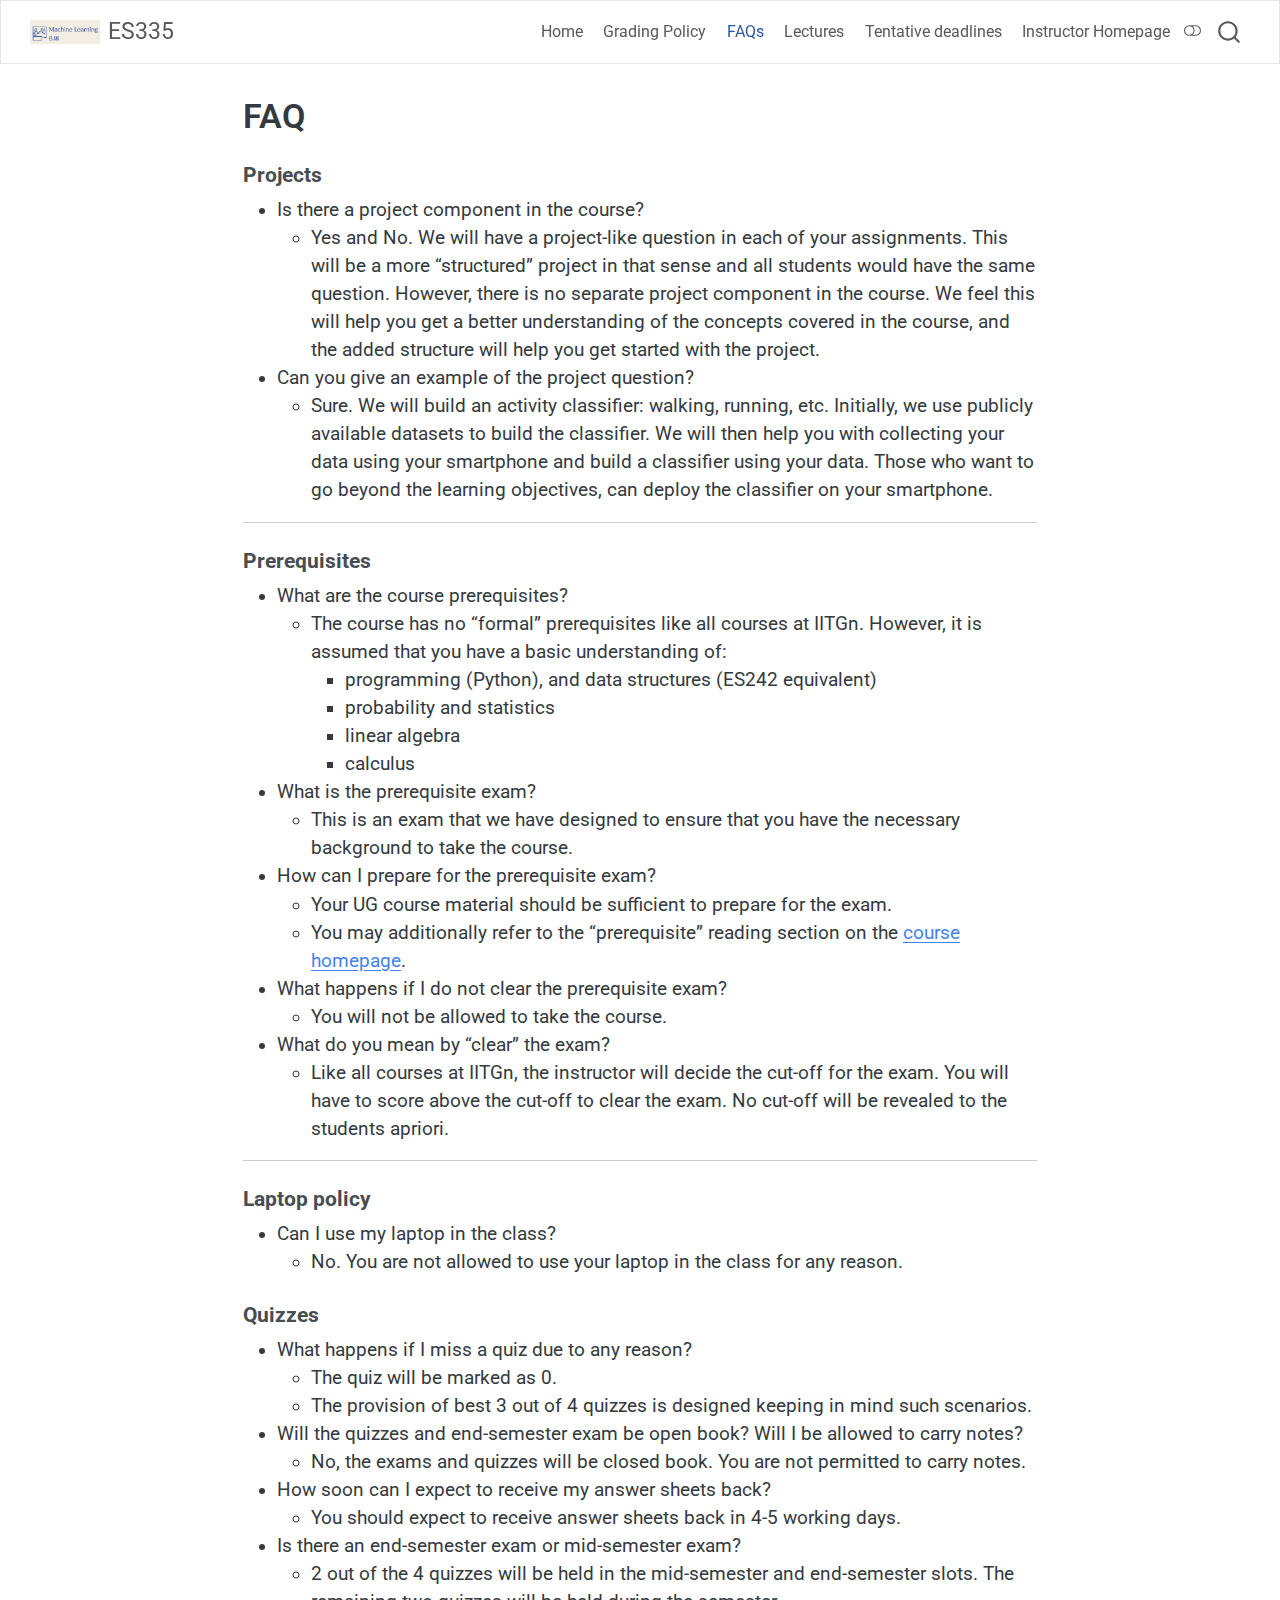
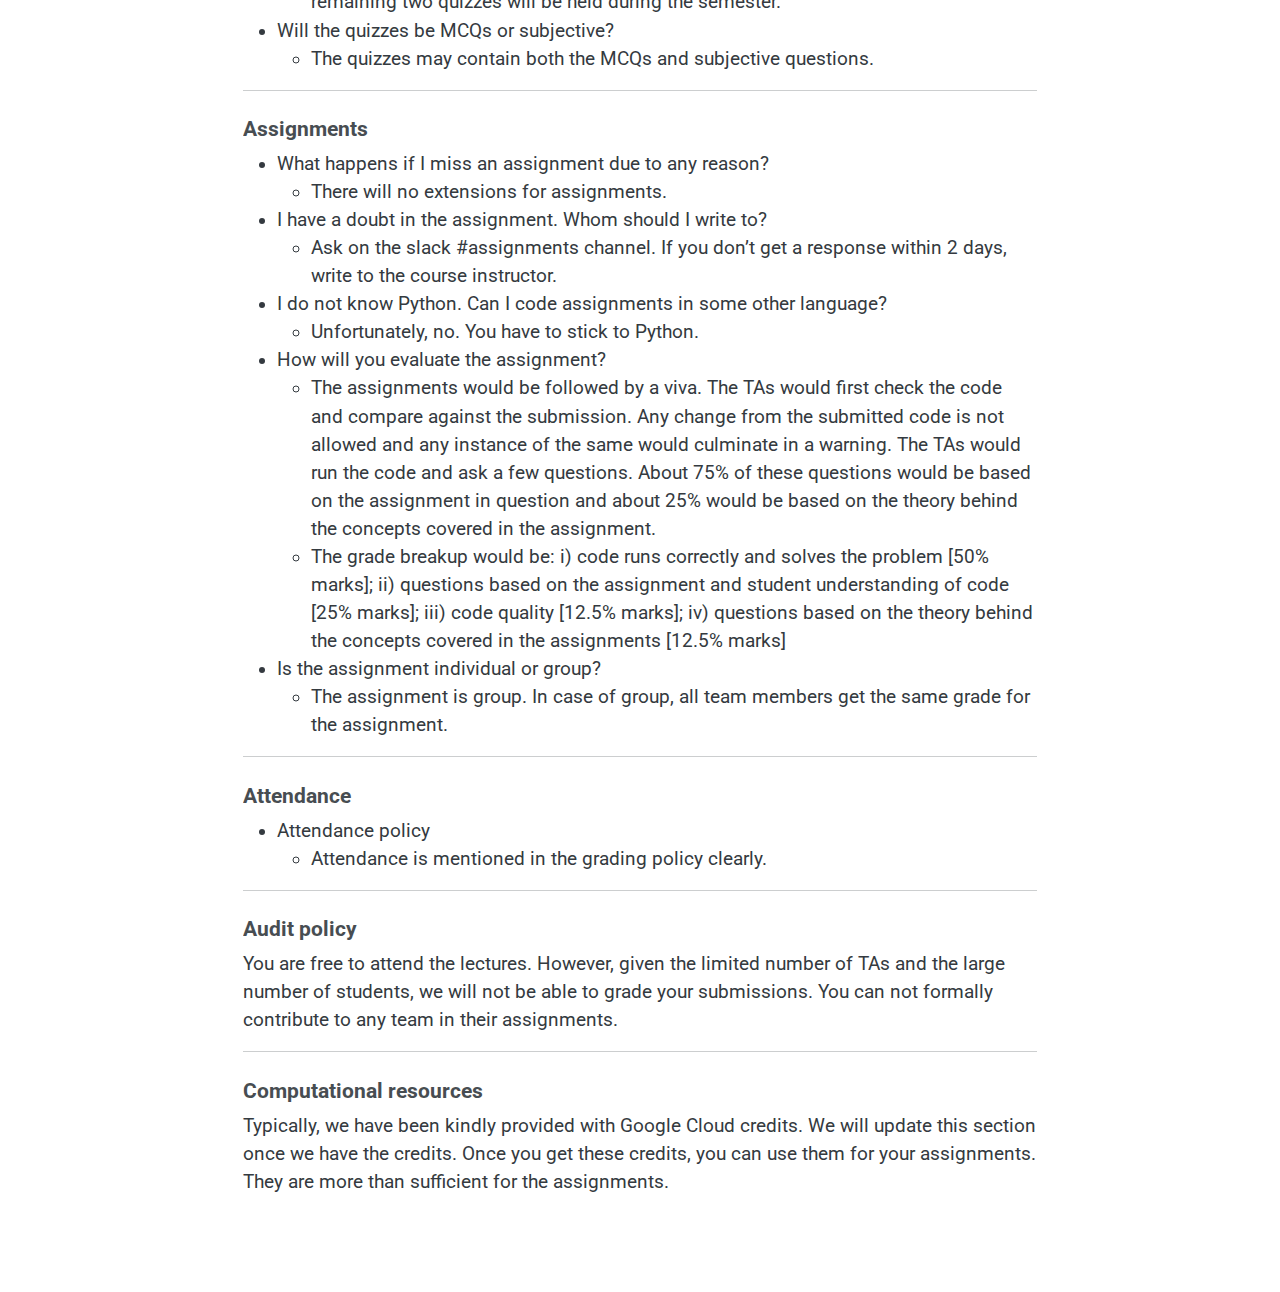
==== commit 9e003b91: "Built site for gh-pages" ====
--- a/faq.html
+++ b/faq.html
@@ -107,7 +107,7 @@
   </li>  
   <li class="nav-item">
     <a class="nav-link" href="./schedule.html"> 
-<span class="menu-text">Lectures (+Recordings)</span></a>
+<span class="menu-text">Lectures</span></a>
   </li>  
   <li class="nav-item">
     <a class="nav-link" href="./tentative.html"> 
